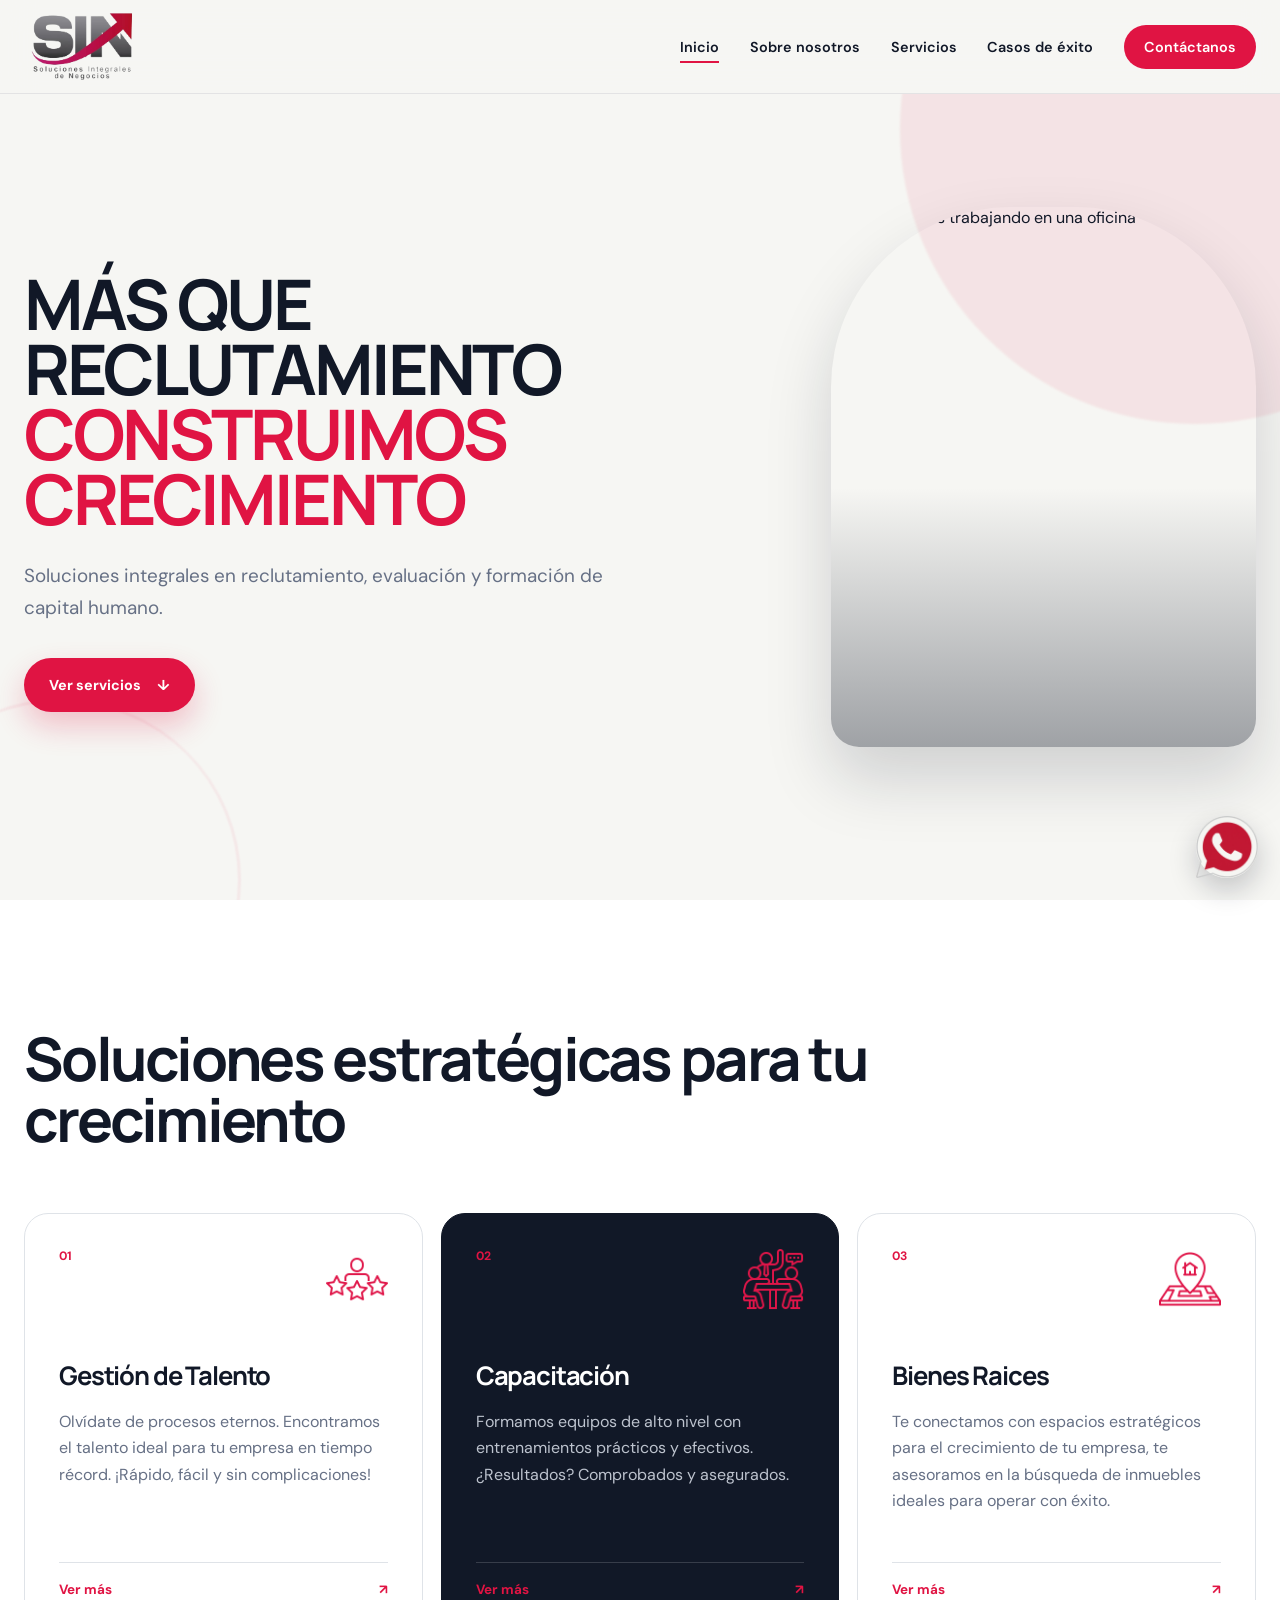
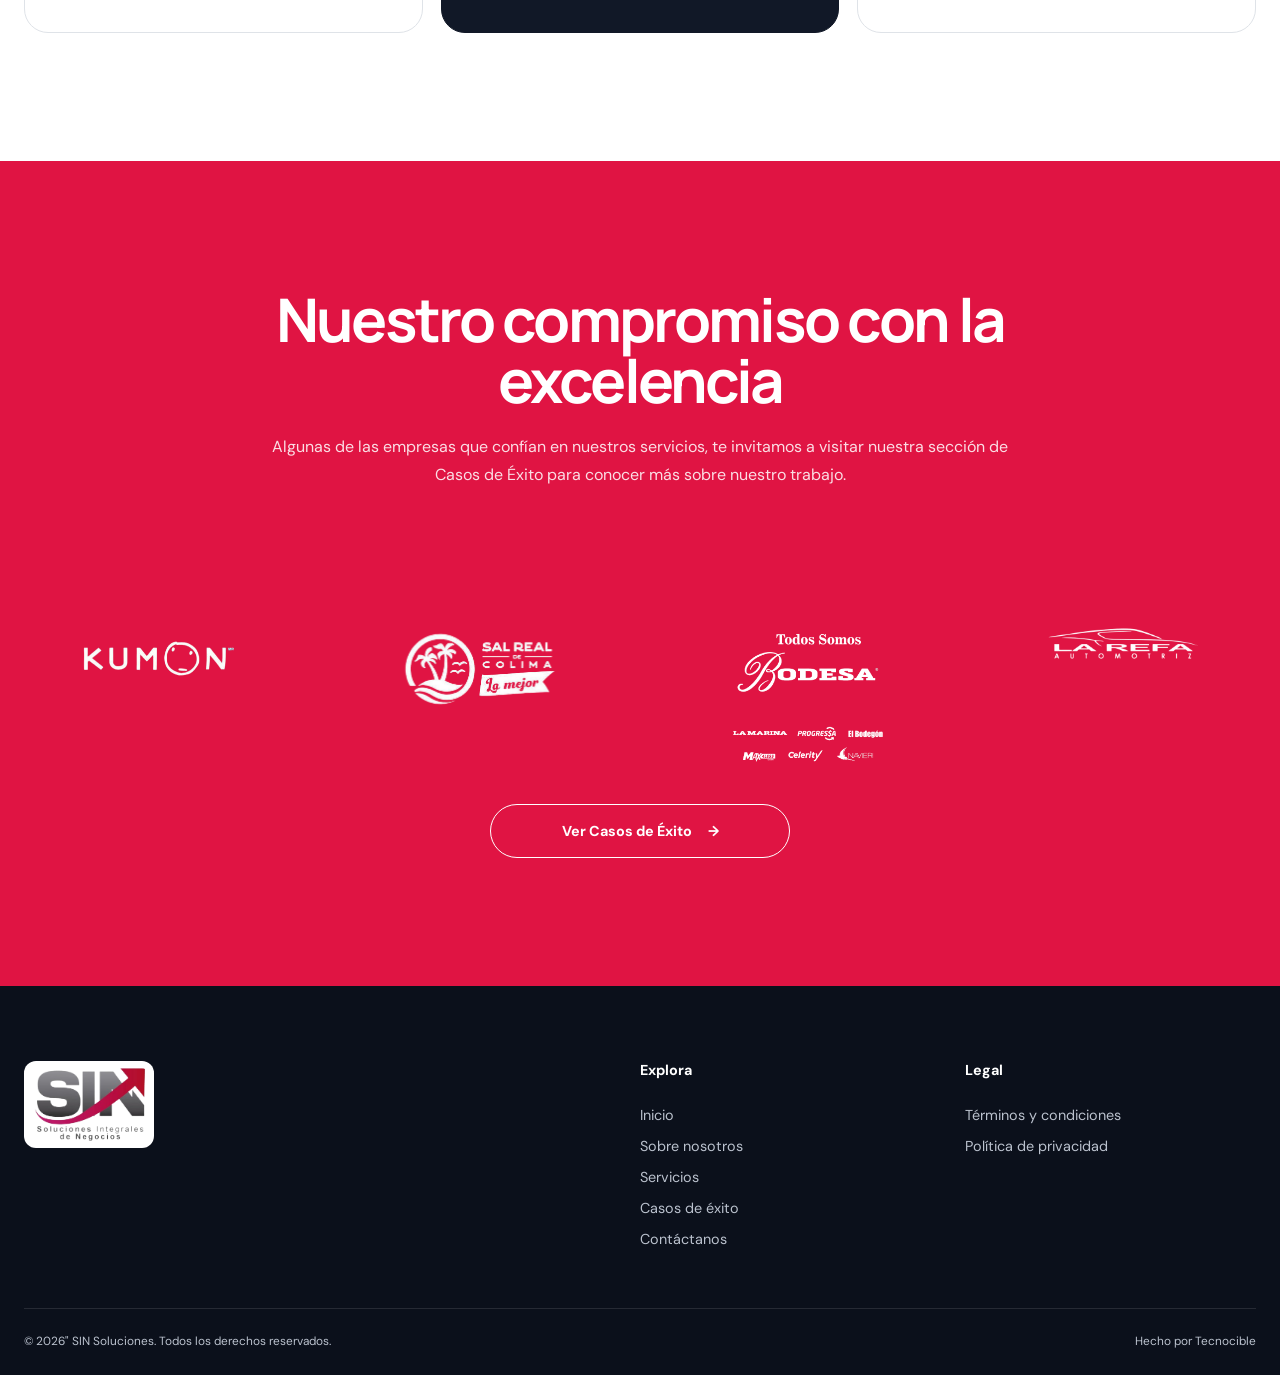
==== index.html @ bba71632 "Renombrar archivo principal a index.html" ====
<!doctype html>
<html lang="es">
  <head>
    <meta charset="UTF-8" />
    <meta name="viewport" content="width=device-width, initial-scale=1.0" />
    <meta name="description" content="SIN Soluciones Integrales de Negocios: reclutamiento, desarrollo de talento, capacitación y consultoría para empresas." />
    <meta name="theme-color" content="#e01443" />
    <title>Consultor SIN | Soluciones Integrales de Negocios</title>
    <link rel="preconnect" href="https://fonts.googleapis.com" />
    <link rel="preconnect" href="https://fonts.gstatic.com" crossorigin />
    <link href="https://fonts.googleapis.com/css2?family=DM+Sans:wght@400;500;600;700&family=Manrope:wght@600;700;800&display=swap" rel="stylesheet" />
    <link rel="stylesheet" href="styles.css" />
  </head>
  <body>
    <a class="skip-link" href="#contenido">Saltar al contenido</a>
    <header class="site-header" data-header>
      <div class="shell header-inner">
        <a class="brand" href="#inicio" aria-label="SIN Soluciones, inicio">
          <img src="logo.png" alt="SIN Soluciones Integrales de Negocios" />
        </a>
        <button class="menu-toggle" type="button" aria-expanded="false" aria-controls="main-nav" data-menu-toggle>
          <span></span><span></span><span></span><span class="sr-only">Abrir menú</span>
        </button>
        <nav class="main-nav" id="main-nav" aria-label="Navegación principal" data-nav>
          <a class="is-current" href="#inicio">Inicio</a>
          <a href="sobrenosotros.html">Sobre nosotros</a>
          <a href="servicios.html">Servicios</a>
          <a href="casos-de-exito.html">Casos de éxito</a>
          <a class="nav-cta" href="contactanos.html">Contáctanos</a>
        </nav>
      </div>
    </header>

    <main id="contenido">
      <section class="hero" id="inicio">
        <div class="hero-orb hero-orb--one"></div>
        <div class="hero-orb hero-orb--two"></div>
        <div class="shell hero-grid">
          <div class="hero-copy" data-reveal>
            <h1>MÁS QUE RECLUTAMIENTO <em>CONSTRUIMOS CRECIMIENTO</em></h1>
            <p class="hero-lead">Soluciones integrales en reclutamiento, evaluación y formación de capital humano.</p>
            <div class="hero-actions">
              <a class="button button--primary" href="#servicios">Ver servicios <span aria-hidden="true">↓</span></a>
            </div>
          </div>
          <div class="hero-visual" data-reveal>
            <div class="hero-image"><img src="A.jpg" alt="Profesionales trabajando en una oficina" /></div>
          </div>
        </div>
      </section>

      <section class="section services" id="servicios">
        <div class="shell">
          <div class="section-intro section-intro--single" data-reveal>
            <div>
              <h2>Soluciones estratégicas para tu crecimiento</h2>
            </div>
          </div>
          <div class="services-grid">
            <article class="service-card" data-reveal>
              <div class="service-top"><span>01</span><img src="talento.png" alt="" aria-hidden="true" /></div>
              <h3>Gestión de Talento</h3>
              <p>Olvídate de procesos eternos. Encontramos el talento ideal para tu empresa en tiempo récord. ¡Rápido, fácil y sin complicaciones!</p>
              <a href="servicios.html#reclutamiento">Ver más <span aria-hidden="true">↗</span></a>
            </article>
            <article class="service-card service-card--featured" data-reveal>
              <div class="service-top"><span>02</span><img src="capacitacion.png" alt="" aria-hidden="true" /></div>
              <h3>Capacitación</h3>
              <p>Formamos equipos de alto nivel con entrenamientos prácticos y efectivos. ¿Resultados? Comprobados y asegurados.</p>
              <a href="servicios.html#capacitacion">Ver más <span aria-hidden="true">↗</span></a>
            </article>
            <article class="service-card" data-reveal>
              <div class="service-top"><span>03</span><img src="ubicacion.png" alt="" aria-hidden="true" /></div>
              <h3>Bienes Raices</h3>
              <p>Te conectamos con espacios estratégicos para el crecimiento de tu empresa, te asesoramos en la búsqueda de inmuebles ideales para operar con éxito.</p>
              <a href="servicios.html">Ver más <span aria-hidden="true">↗</span></a>
            </article>
          </div>
        </div>
      </section>

      <section class="section clients" id="casos">
        <div class="shell">
          <div class="clients-heading" data-reveal>
            <div>
              <h2>Nuestro compromiso con la excelencia</h2>
              <p class="clients-copy">Algunas de las empresas que confían en nuestros servicios, te invitamos a visitar nuestra sección de Casos de Éxito para conocer más sobre nuestro trabajo.</p>
            </div>
          </div>
          <div class="logo-grid" data-reveal>
            <div><img src="kumon.png" alt="Kumon" /></div>
            <div><img src="sal.png" alt="Sal Real de Colima" /></div>
            <div><img src="rodesa.png" alt="Rodesa" /></div>
            <div><img src="la refa.png" alt="La Refa Automotriz" /></div>
          </div>
          <div class="clients-action" data-reveal>
            <a class="button button--outline" href="casos-de-exito.html">Ver Casos de Éxito <span aria-hidden="true">→</span></a>
          </div>
        </div>
      </section>

    </main>

    <footer class="site-footer">
      <div class="shell footer-grid">
        <div class="footer-brand"><img src="logo.png" alt="SIN Soluciones" /></div>
        <div><p class="footer-title">Explora</p><a href="#inicio">Inicio</a><a href="sobrenosotros.html">Sobre nosotros</a><a href="servicios.html">Servicios</a><a href="casos-de-exito.html">Casos de éxito</a><a href="contactanos.html">Contáctanos</a></div>
        <div><p class="footer-title">Legal</p><a href="terminos-y-condiciones.html">Términos y condiciones</a><a href="politica-de-privacidad.html">Política de privacidad</a></div>
      </div>
      <div class="shell footer-bottom"><p>© 2026" SIN Soluciones. Todos los derechos reservados.</p><p><a href="https://www.tecnocible.com/" target="_blank" rel="noopener noreferrer">Hecho por Tecnocible</a></p></div>
    </footer>
    <a class="whatsapp" href="https://wa.me/523121807074?text=Hola%2C%20quiero%20información%20sobre%20sus%20servicios." target="_blank" rel="noopener noreferrer" aria-label="¡Mándanos un mensaje!"><img src="whatsapp 2.png" alt="" aria-hidden="true" /></a>
    <script src="site.js"></script>
  </body>
</html>
---- styles.css ----
:root {
  --red: #e01443;
  --red-dark: #bd0f36;
  --ink: #111827;
  --ink-soft: #253044;
  --muted: #667085;
  --line: #dfe3e8;
  --paper: #f6f6f3;
  --white: #ffffff;
  --max: 1240px;
  --radius: 24px;
}

* { box-sizing: border-box; }
html { scroll-behavior: smooth; scroll-padding-top: 96px; }
body { margin: 0; overflow-x: hidden; color: var(--ink); background: var(--paper); font-family: "DM Sans", Arial, sans-serif; }
body.menu-open { overflow: hidden; }
img { display: block; max-width: 100%; }
a { color: inherit; text-decoration: none; }
button { font: inherit; }
h1, h2, h3, p { margin-top: 0; }
h1, h2, h3 { font-family: "Manrope", Arial, sans-serif; letter-spacing: -.045em; }
.shell { width: min(var(--max), calc(100% - 48px)); margin-inline: auto; }
.sr-only { position: absolute; width: 1px; height: 1px; padding: 0; overflow: hidden; clip: rect(0,0,0,0); white-space: nowrap; border: 0; }
.skip-link { position: fixed; top: 12px; left: 12px; z-index: 999; padding: 10px 16px; color: var(--white); background: var(--ink); transform: translateY(-160%); }
.skip-link:focus { transform: none; }

.site-header { position: relative; z-index: 50; height: 94px; background: rgba(246,246,243,.92); border-bottom: 1px solid rgba(17,24,39,.08); backdrop-filter: blur(16px); }
.site-header.is-scrolled { position: sticky; top: 0; box-shadow: 0 8px 35px rgba(17,24,39,.08); }
.header-inner { height: 100%; display: flex; align-items: center; justify-content: space-between; gap: 40px; }
.brand img { width: 114px; height: 67px; object-fit: contain; }
.main-nav { display: flex; align-items: center; gap: clamp(19px, 2.4vw, 36px); font-size: .9rem; font-weight: 600; }
.main-nav > a:not(.nav-cta) { position: relative; padding-block: 12px; }
.main-nav > a:not(.nav-cta)::after { position: absolute; right: 0; bottom: 5px; left: 0; height: 2px; content: ""; background: var(--red); transform: scaleX(0); transform-origin: right; transition: transform .25s ease; }
.main-nav > a:hover::after, .main-nav > a.is-current::after { transform: scaleX(1); transform-origin: left; }
.nav-cta { padding: 13px 20px; color: var(--white); background: var(--red); border-radius: 999px; transition: transform .2s, background .2s; }
.nav-cta:hover { background: var(--red-dark); transform: translateY(-2px); }
.menu-toggle { display: none; width: 46px; height: 46px; padding: 12px; border: 0; background: var(--ink); border-radius: 50%; cursor: pointer; }
.menu-toggle > span:not(.sr-only) { display: block; height: 2px; margin: 4px 0; background: var(--white); transition: transform .25s, opacity .25s; }

.eyebrow { display: flex; gap: 10px; align-items: center; margin-bottom: 18px; color: var(--red); font-size: .76rem; font-weight: 700; letter-spacing: .15em; text-transform: uppercase; }
.eyebrow > span { width: 28px; height: 2px; background: currentColor; }
.eyebrow--light { color: #ffb8c8; }
.button { display: inline-flex; gap: 16px; align-items: center; justify-content: center; min-height: 54px; padding: 0 24px; border: 1px solid transparent; border-radius: 999px; font-size: .9rem; font-weight: 700; transition: transform .22s, background .22s, color .22s, border-color .22s; }
.button:hover { transform: translateY(-3px); }
.button--primary { color: var(--white); background: var(--red); box-shadow: 0 14px 30px rgba(224,20,67,.24); }
.button--primary:hover { background: var(--red-dark); }
.button--text { min-height: 40px; padding: 0; border-radius: 0; border-bottom: 1px solid var(--ink); }
.button--outline { border-color: var(--ink); }
.button--outline:hover { color: var(--white); background: var(--ink); }
.button--white { color: var(--red); background: var(--white); }

.hero { position: relative; min-height: calc(100vh - 94px); display: flex; align-items: center; overflow: hidden; padding: 70px 0 80px; }
.hero-grid { display: grid; grid-template-columns: minmax(0, 1.12fr) minmax(380px, .72fr); gap: clamp(34px, 4.5vw, 70px); align-items: center; }
.hero-copy { min-width: 0; }
.hero-copy h1 { max-width: 680px; margin-bottom: 28px; font-size: clamp(3.15rem, 5.45vw, 5.8rem); line-height: .93; }
h1 em, h2 em { color: var(--red); font-style: normal; }
.hero-copy h1 em { display: block; }
.hero-visual { min-width: 0; }
.hero-lead { max-width: 600px; margin-bottom: 34px; color: var(--muted); font-size: clamp(1rem, 1.6vw, 1.18rem); line-height: 1.7; }
.hero-actions { display: flex; flex-wrap: wrap; gap: 28px; align-items: center; }
.hero-proof { display: grid; grid-template-columns: repeat(3, 1fr); gap: 20px; max-width: 610px; margin-top: 65px; padding-top: 23px; border-top: 1px solid var(--line); }
.hero-proof div { display: flex; gap: 9px; align-items: baseline; }
.hero-proof strong { color: var(--red); font-size: .72rem; }
.hero-proof span { color: var(--muted); font-size: .78rem; }
.hero-visual { position: relative; min-height: 570px; }
.hero-image { position: absolute; inset: 0 0 30px 35px; overflow: hidden; border-radius: 180px 180px 28px 28px; box-shadow: 0 32px 65px rgba(17,24,39,.17); }
.hero-image::after { position: absolute; inset: 0; content: ""; background: linear-gradient(180deg, transparent 52%, rgba(17,24,39,.38)); }
.hero-image img { width: 100%; height: 100%; object-fit: cover; }
.hero-tag { position: absolute; right: -22px; bottom: 0; z-index: 2; padding: 15px 20px; color: var(--white); background: var(--ink); border-radius: 999px; font-size: .78rem; box-shadow: 0 16px 35px rgba(17,24,39,.2); }
.pulse { display: inline-block; width: 7px; height: 7px; margin-right: 8px; background: var(--red); border-radius: 50%; box-shadow: 0 0 0 6px rgba(224,20,67,.18); }
.hero-stamp { position: absolute; top: 45px; left: 0; z-index: 2; width: 122px; height: 122px; display: grid; place-content: center; color: var(--white); background: var(--red); border: 8px solid var(--paper); border-radius: 50%; text-align: center; }
.hero-stamp span { font-family: "Manrope"; font-size: 1.3rem; font-weight: 800; }
.hero-stamp small { font-size: .58rem; line-height: 1.25; text-transform: uppercase; letter-spacing: .08em; }
.hero-orb { position: absolute; z-index: -1; border-radius: 50%; filter: blur(1px); }
.hero-orb--one { top: -260px; right: -210px; width: 590px; height: 590px; background: rgba(224,20,67,.08); }
.hero-orb--two { bottom: -160px; left: -120px; width: 360px; height: 360px; border: 1px solid rgba(224,20,67,.18); }

.trust-bar { color: var(--white); background: var(--ink); }
.trust-inner { min-height: 92px; display: flex; align-items: center; justify-content: space-between; gap: 24px; }
.trust-inner p { margin: 0; font-size: .74rem; font-weight: 600; letter-spacing: .11em; text-transform: uppercase; }
.trust-inner > span { width: 5px; height: 5px; flex: 0 0 auto; background: var(--red); border-radius: 50%; }
.section { padding: clamp(90px, 10vw, 145px) 0; }
.section-intro { display: grid; grid-template-columns: 1.1fr .65fr; gap: clamp(45px, 9vw, 130px); align-items: end; margin-bottom: 62px; }
.section-intro--single { display: block; max-width: 860px; }
.section-intro h2, .clients-heading h2, .story h2, .difference h2 { margin-bottom: 0; font-size: clamp(2.5rem, 4.7vw, 4.8rem); line-height: 1.02; }
.section-intro > p { margin-bottom: 5px; color: var(--muted); font-size: 1.04rem; line-height: 1.7; }
.services { background: var(--white); }
.services-grid { display: grid; grid-template-columns: repeat(3, 1fr); gap: 18px; }
.service-card { min-height: 420px; display: flex; flex-direction: column; padding: 34px; border: 1px solid var(--line); border-radius: var(--radius); background: var(--white); transition: transform .3s, border-color .3s, box-shadow .3s; }
.service-card:hover { transform: translateY(-9px); border-color: transparent; box-shadow: 0 28px 65px rgba(17,24,39,.12); }
.service-card--featured { color: var(--white); background: var(--ink); border-color: var(--ink); }
.service-top { display: flex; align-items: flex-start; justify-content: space-between; margin-bottom: 48px; }
.service-top > span { color: var(--red); font-size: .76rem; font-weight: 700; }
.service-top img { width: 62px; height: 62px; object-fit: contain; filter: brightness(0) saturate(100%) invert(14%) sepia(97%) saturate(4328%) hue-rotate(337deg) brightness(91%) contrast(92%); }
.service-card h3 { margin-bottom: 16px; font-size: 1.6rem; }
.service-card p { flex: 1; margin-bottom: 32px; color: var(--muted); line-height: 1.65; }
.service-card--featured p { color: #bdc3ce; }
.service-card > a { display: flex; align-items: center; justify-content: space-between; padding-top: 18px; color: var(--red); border-top: 1px solid var(--line); font-size: .84rem; font-weight: 700; }
.service-card--featured > a { border-color: rgba(255,255,255,.16); }

.approach { padding: clamp(90px, 11vw, 160px) 0; color: var(--white); background: var(--ink); }
.approach-grid { display: grid; grid-template-columns: .86fr 1fr; gap: clamp(55px, 9vw, 130px); align-items: center; }
.approach-image { position: relative; min-height: 670px; }
.approach-image > img { position: absolute; inset: 0 40px 70px 0; width: calc(100% - 40px); height: calc(100% - 70px); object-fit: cover; border-radius: 28px; }
.image-caption { position: absolute; right: 0; bottom: 0; width: 265px; padding: 24px; background: var(--red); border-radius: 18px; }
.image-caption strong, .image-caption span { display: block; }
.image-caption strong { margin-bottom: 7px; font-size: .95rem; }
.image-caption span { color: #ffd5df; font-size: .76rem; line-height: 1.45; }
.approach-copy h2 { margin-bottom: 28px; font-size: clamp(2.5rem, 4.4vw, 4.7rem); line-height: 1; }
.approach-copy > p:not(.eyebrow) { max-width: 600px; margin-bottom: 42px; color: #adb5c3; line-height: 1.7; }
.process-list { margin: 0; padding: 0; list-style: none; }
.process-list li { display: grid; grid-template-columns: 42px 1fr; gap: 18px; padding: 23px 0; border-top: 1px solid rgba(255,255,255,.13); }
.process-list li > span { color: var(--red); font-size: .72rem; font-weight: 700; }
.process-list strong { display: block; margin-bottom: 4px; }
.process-list p { margin: 0; color: #8f99aa; font-size: .88rem; }

.clients { color: var(--white); background: var(--red); }
.clients-heading { max-width: 900px; margin: 0 auto 48px; text-align: center; }
.clients-heading .eyebrow { grid-column: 1 / -1; margin-bottom: -10px; }
.clients-copy { max-width: 780px; margin: 22px auto 0; color: rgba(255,255,255,.86); font-size: 1rem; line-height: 1.7; }
.logo-grid { display: grid; grid-template-columns: repeat(4, minmax(0, 1fr)); gap: clamp(24px, 4vw, 60px); align-items: center; }
.logo-grid > div { height: 220px; display: grid; place-items: center; padding: 22px; }
.logo-grid img { width: auto; max-width: none; object-fit: contain; opacity: 1; transition: transform .25s ease; }
.logo-grid > div:nth-child(1) img { height: 133px; }
.logo-grid > div:nth-child(2) img { height: 222px; }
.logo-grid > div:nth-child(3) img { height: 240px; }
.logo-grid > div:nth-child(4) img { height: 174px; }
.logo-grid > div:hover img { transform: scale(1.05); }
.clients-action { position: relative; z-index: 2; display: flex; justify-content: center; margin-top: 48px; }
.clients .button--outline { min-width: 300px; color: var(--white); border-color: var(--white); }
.clients .button--outline:hover { color: var(--red); background: var(--white); }
.contact-cta { padding: clamp(75px, 9vw, 120px) 0; color: var(--white); background: var(--red); }
.contact-inner { display: grid; grid-template-columns: 1fr auto; gap: 50px; align-items: end; }
.contact-inner--single { display: flex; justify-content: flex-end; }
.contact-inner h2 { max-width: 850px; margin: 0; font-size: clamp(2.5rem, 5vw, 5.2rem); line-height: 1; }
.contact-copy p { max-width: 660px; margin: 22px 0 0; color: rgba(255,255,255,.86); font-size: 1.05rem; line-height: 1.65; }
.site-footer { padding: 75px 0 26px; color: #bbc2ce; background: #0b101b; }
.footer-grid { display: grid; grid-template-columns: 1.5fr .7fr .8fr; gap: 70px; padding-bottom: 60px; }
.footer-brand img { width: 130px; margin-bottom: 22px; padding: 7px; background: var(--white); border-radius: 12px; }
.footer-brand p { max-width: 320px; line-height: 1.6; }
.footer-title { color: var(--white); font-weight: 700; }
.footer-grid > div:not(.footer-brand) { display: flex; flex-direction: column; gap: 13px; font-size: .9rem; }
.footer-grid a:hover, .footer-bottom a:hover { color: var(--red); }
.footer-bottom { display: flex; justify-content: space-between; gap: 25px; padding-top: 24px; border-top: 1px solid rgba(255,255,255,.11); font-size: .74rem; }
.footer-bottom p { margin: 0; }
.whatsapp { position: fixed; right: 22px; bottom: 22px; z-index: 40; width: 62px; height: 62px; display: grid; place-items: center; background: transparent; border: 0; border-radius: 50%; box-shadow: 0 12px 28px rgba(17,24,39,.22); transition: transform .22s ease, filter .22s ease; }
.whatsapp img { width: 100%; height: 100%; object-fit: contain; }
.whatsapp:hover { transform: translateY(-4px) scale(1.04); filter: drop-shadow(0 8px 16px rgba(224,20,67,.3)); }

.about-hero { padding: 85px 0 115px; overflow: hidden; }
.about-hero-grid { display: grid; grid-template-columns: 1.12fr .55fr; column-gap: 80px; align-items: end; }
.about-title h1 { max-width: 850px; margin-bottom: 0; font-size: clamp(3.5rem, 7vw, 7.4rem); line-height: .92; }
.about-lead { padding-bottom: 8px; }
.about-lead > p { color: var(--muted); font-size: 1.08rem; line-height: 1.7; }
.about-collage { position: relative; grid-column: 1 / -1; min-height: 650px; margin-top: 75px; }
.about-photo { position: absolute; margin: 0; overflow: hidden; border-radius: 26px; }
.about-photo img { width: 100%; height: 100%; object-fit: cover; }
.about-photo--wide { inset: 0 16% 40px 0; }
.about-photo--small { right: 0; bottom: 0; z-index: 2; width: 30%; height: 64%; border: 0; }
.about-collage--single .about-photo--small { inset: 0; width: 100%; height: 100%; }
.about-collage--single .about-photo--small img { object-fit: contain; background: var(--white); }
.about-note { position: absolute; top: -28px; right: 5%; z-index: 3; padding: 20px 24px; color: var(--white); background: var(--red); border-radius: 16px; transform: rotate(2deg); }
.about-note strong, .about-note span { display: block; }
.about-note span { margin-top: 4px; color: #ffd1dc; font-size: .74rem; }
.story { background: var(--white); }
.story-grid { display: grid; grid-template-columns: 1fr .8fr; gap: clamp(60px, 10vw, 150px); }
.story-heading { display: flex; flex-direction: column; }
.story-image { height: 410px; margin: 42px 0 0; overflow: hidden; border-radius: 24px; }
.story-image img { width: 100%; height: 100%; object-fit: cover; }
.story-image--logo { background: var(--white); }
.story-image--logo img { padding: 28px; object-fit: contain; }
.story-copy { padding-top: 40px; }
.story-copy p { color: var(--muted); line-height: 1.8; }
.story-copy .story-lead { color: var(--ink); font-size: 1.3rem; line-height: 1.55; }
.identity-section { padding: clamp(90px, 10vw, 145px) 0; color: var(--white); background: var(--ink); }
.section-intro--light h2 { color: var(--white); }
.section-intro--light > p { color: #aeb6c3; }
.identity-grid { display: grid; grid-template-columns: repeat(3, 1fr); gap: 18px; }
.identity-card { min-height: 380px; padding: 34px; border: 1px solid rgba(255,255,255,.14); border-radius: var(--radius); background: rgba(255,255,255,.035); }
.identity-card--red { background: var(--red); border-color: var(--red); }
.identity-number { display: block; margin-bottom: 35px; color: #8e98a7; font-size: .72rem; font-weight: 700; }
.identity-card--red .identity-number { color: #ffd1db; }
.identity-card img { width: 66px; height: 66px; margin-bottom: 32px; object-fit: contain; filter: brightness(0) invert(1); }
.identity-card h3 { margin-bottom: 14px; font-size: 1.65rem; }
.identity-card p { margin-bottom: 0; color: #aeb6c3; line-height: 1.65; }
.identity-card--red p { color: #ffe0e7; }
.difference { background: var(--paper); }
.difference-grid { display: grid; grid-template-columns: .82fr 1fr; gap: clamp(55px, 9vw, 130px); align-items: center; }
.difference-image { position: relative; height: 680px; }
.difference-image img { width: 100%; height: 100%; object-fit: cover; border-radius: 28px; }
.difference-image span { position: absolute; right: -25px; bottom: 35px; padding: 18px 22px; color: var(--white); background: var(--ink); border-radius: 999px; font-size: .76rem; }
.difference-copy h2 { margin-bottom: 42px; }
.difference-list > div { display: grid; grid-template-columns: 45px 1fr; gap: 20px; padding: 21px 0; border-top: 1px solid var(--line); }
.difference-list > div > span { color: var(--red); font-size: .72rem; font-weight: 700; }
.difference-list p { margin: 0; color: var(--muted); }
.difference-list strong { display: block; margin-bottom: 4px; color: var(--ink); }

.services-hero { position: relative; padding: 80px 0 110px; overflow: hidden; }
.services-hero::before { position: absolute; top: -220px; right: -170px; width: 540px; height: 540px; content: ""; background: rgba(224,20,67,.08); border-radius: 50%; }
.services-hero-grid { display: grid; grid-template-columns: 1fr .78fr; gap: clamp(55px, 9vw, 130px); align-items: center; }
.services-hero-copy h1 { max-width: 760px; margin-bottom: 28px; font-size: clamp(3.5rem, 6.5vw, 6.8rem); line-height: .92; }
.services-hero-copy > p:not(.eyebrow) { max-width: 620px; margin-bottom: 34px; color: var(--muted); font-size: 1.08rem; line-height: 1.75; }
.services-hero-visual { position: relative; height: 610px; }
.services-hero-visual > img { width: 100%; height: 100%; object-fit: cover; object-position: center; border-radius: 210px 210px 26px 26px; }
.services-hero-card { position: absolute; right: -20px; bottom: -25px; width: 245px; padding: 24px; color: var(--white); background: var(--ink); border: 7px solid var(--paper); border-radius: 20px; }
.services-hero-card span, .services-hero-card strong, .services-hero-card small { display: block; }
.services-hero-card span { margin-bottom: 8px; color: #aeb6c3; font-size: .7rem; text-transform: uppercase; letter-spacing: .1em; }
.services-hero-card strong { margin-bottom: 8px; font-family: "Manrope"; font-size: 1.15rem; }
.services-hero-card small { color: #aeb6c3; line-height: 1.4; }
.service-catalog { background: var(--white); }
.catalog-grid { display: grid; grid-template-columns: repeat(3, 1fr); gap: 18px; }
.catalog-card { position: relative; min-height: 410px; display: flex; flex-direction: column; padding: 32px; border: 1px solid var(--line); border-radius: var(--radius); transition: transform .3s, box-shadow .3s; }
.catalog-card:hover { transform: translateY(-8px); box-shadow: 0 26px 60px rgba(17,24,39,.12); }
.catalog-number { color: var(--red); font-size: .72rem; font-weight: 700; }
.catalog-card > img { width: 68px; height: 68px; margin: 42px 0 34px; object-fit: contain; filter: brightness(0) saturate(100%) invert(14%) sepia(97%) saturate(4328%) hue-rotate(337deg) brightness(91%) contrast(92%); }
.catalog-card > div { flex: 1; }
.catalog-card h3 { margin-bottom: 14px; font-size: 1.65rem; line-height: 1.1; }
.catalog-card p { margin-bottom: 0; color: var(--muted); line-height: 1.6; }
.catalog-card > b { position: absolute; right: 28px; bottom: 24px; color: var(--red); font-size: 1.3rem; }
.catalog-card--dark { color: var(--white); background: var(--ink); border-color: var(--ink); }
.catalog-card--dark p { color: #abb3c0; }
.catalog-card--red { color: var(--white); background: var(--red); border-color: var(--red); }
.catalog-card--red p { color: #ffd9e2; }
.catalog-card--red > img { filter: brightness(0) invert(1); }
.catalog-card--red .catalog-number, .catalog-card--red > b { color: #ffd2dd; }
.service-detail { padding: clamp(95px, 11vw, 160px) 0; background: var(--paper); }
.service-detail-grid { display: grid; grid-template-columns: .82fr 1fr; gap: clamp(60px, 10vw, 140px); align-items: center; }
.detail-media { position: relative; height: 680px; }
.detail-media img { width: 100%; height: 100%; object-fit: cover; border-radius: 28px; }
.detail-media--illustration { display: grid; place-items: center; background: transparent; border-radius: 28px; }
.detail-media--illustration img { width: min(100%, 580px); height: min(100%, 580px); padding: clamp(12px, 2.5vw, 32px); object-fit: contain; }
.detail-media--video { display: flex; align-items: center; justify-content: center; overflow: hidden; padding: 0; background: var(--paper); border: 0; border-radius: 28px; box-shadow: none; }
.detail-media--video video { width: calc(100% + 10px); height: 100%; display: block; object-fit: cover; object-position: 52% center; border-radius: 28px; background: var(--paper); transform: translateX(-5px); }
.detail-media > span { position: absolute; right: -25px; bottom: 38px; padding: 17px 21px; color: var(--white); background: var(--red); border-radius: 999px; font-size: .76rem; }
.detail-copy h2 { margin-bottom: 28px; font-size: clamp(2.5rem, 4.6vw, 4.7rem); line-height: 1; }
.detail-copy > p:not(.eyebrow) { color: var(--muted); line-height: 1.75; }
.detail-features { display: grid; grid-template-columns: repeat(2, 1fr); gap: 10px; margin: 34px 0; }
.detail-features span { padding: 13px 15px; border: 1px solid var(--line); border-radius: 10px; font-size: .78rem; font-weight: 600; }
.retainer-section { padding: clamp(85px, 9vw, 125px) 0; color: var(--white); background: var(--ink); }
.retainer-grid { display: grid; grid-template-columns: 1fr .7fr; gap: clamp(55px, 10vw, 150px); }
.retainer-grid h2 { max-width: 720px; margin-bottom: 0; font-size: clamp(2.6rem, 4.7vw, 4.8rem); line-height: 1; }
.retainer-grid > div:last-child > p { color: #adb5c3; line-height: 1.75; }
.retainer-benefit { margin-top: 34px; padding: 22px 0; border-top: 1px solid rgba(255,255,255,.15); border-bottom: 1px solid rgba(255,255,255,.15); }
.retainer-benefit strong, .retainer-benefit span { display: block; }
.retainer-benefit strong { margin-bottom: 7px; color: var(--red); font-size: .72rem; text-transform: uppercase; letter-spacing: .1em; }
.retainer-benefit span { color: #d7dbe2; line-height: 1.55; }
.screening-section { background: var(--white); }
.screening-heading { max-width: 820px; margin-bottom: 60px; }
.screening-heading h2 { margin-bottom: 22px; font-size: clamp(2.6rem, 4.8vw, 5rem); line-height: 1; }
.screening-heading > p:last-child { max-width: 660px; color: var(--muted); line-height: 1.7; }
.screening-steps { display: grid; grid-template-columns: repeat(4, 1fr); gap: 16px; }
.screening-card { min-height: 310px; padding: 26px; border-radius: 20px; transition: transform .25s ease, box-shadow .25s ease; }
.screening-card:hover { transform: translateY(-8px); box-shadow: 0 20px 38px rgba(17,24,39,.16); }
.screening-card span { display: block; margin-bottom: 22px; font-size: .72rem; font-weight: 800; letter-spacing: .1em; }
.screening-card img { width: 76px; height: 76px; margin-bottom: 35px; object-fit: contain; }
.screening-card h3 { margin: 0; font-size: 1.22rem; line-height: 1.2; }
.screening-card--ink { color: var(--white); background: var(--ink); }
.screening-card--ink span { color: #ff91ab; }
.screening-card--ink img, .screening-card--red img { filter: brightness(0) invert(1); }
.screening-card--red { color: var(--white); background: var(--red); }
.screening-card--red span { color: #ffd2dd; }
.screening-card--blush { background: #ffe4eb; }
.screening-card--blush span { color: var(--red); }
.screening-card--soft { background: #e9eef3; }
.screening-card--soft span { color: var(--red); }
.wellbeing-section { padding: clamp(95px, 11vw, 155px) 0; color: var(--white); background: var(--red); }
.wellbeing-grid { display: grid; grid-template-columns: 1fr .75fr; gap: clamp(60px, 9vw, 130px); align-items: center; }
.wellbeing-copy h2 { max-width: 760px; margin-bottom: 28px; font-size: clamp(2.6rem, 4.8vw, 5rem); line-height: 1; }
.wellbeing-copy > p:not(.eyebrow) { max-width: 680px; color: #ffe0e7; line-height: 1.75; }
.wellbeing-copy .button { margin-top: 18px; }
.wellbeing-visual { position: relative; height: 640px; }
.wellbeing-visual img, .wellbeing-visual video { width: 100%; height: 100%; object-fit: cover; border-radius: 28px; }
.wellbeing-visual video { display: block; background: transparent; mix-blend-mode: lighten; -webkit-mask-image: radial-gradient(ellipse 78% 78% at center, #000 66%, transparent 100%); mask-image: radial-gradient(ellipse 78% 78% at center, #000 66%, transparent 100%); }
.wellbeing-visual > div { position: absolute; right: -22px; bottom: 30px; display: flex; flex-direction: column; padding: 21px; color: var(--white); background: var(--ink); border-radius: 16px; }
.wellbeing-visual strong { margin-bottom: 7px; color: #ffb6c7; }
.wellbeing-visual span { font-size: .78rem; line-height: 1.5; }
.training-section { background: var(--paper); }
.training-grid { display: grid; grid-template-columns: .85fr 1fr; gap: clamp(60px, 10vw, 150px); align-items: center; }
.training-copy h2 { margin-bottom: 24px; font-size: clamp(2.6rem, 4.7vw, 4.8rem); line-height: 1; }
.training-copy > p:last-child { color: var(--muted); line-height: 1.7; }
.training-topics { border-top: 1px solid var(--line); }
.training-topics > div { display: grid; grid-template-columns: 50px 1fr; gap: 20px; padding: 25px 0; border-bottom: 1px solid var(--line); }
.training-topics span { color: var(--red); font-size: .72rem; font-weight: 700; }
.training-topics strong { font-family: "Manrope"; font-size: 1.4rem; }
.courses-grid { display: grid; grid-template-columns: .75fr 1fr; gap: clamp(50px, 9vw, 130px); margin-top: 95px; padding-top: 70px; border-top: 1px solid var(--line); }
.courses-grid h2 { margin-bottom: 18px; font-size: clamp(2.2rem, 3.8vw, 3.8rem); line-height: 1; }
.courses-grid > div > p:last-child { color: var(--muted); }
.courses-grid ul { margin: 0; padding: 0; list-style: none; border-top: 1px solid var(--line); }
.courses-grid li { position: relative; padding: 18px 15px 18px 34px; border-bottom: 1px solid var(--line); font-weight: 600; }
.courses-grid li::before { position: absolute; top: 25px; left: 5px; width: 8px; height: 8px; content: ""; background: var(--red); border-radius: 50%; }
.courses-note { grid-column: 2; margin: 0; padding: 18px 22px; color: var(--white); background: var(--ink); border-radius: 14px; }

.cases-hero { position: relative; min-height: 610px; display: flex; align-items: flex-end; overflow: hidden; padding: 100px 0 92px; color: var(--white); background: var(--ink); }
.cases-hero::before { position: absolute; top: -210px; right: -80px; width: 620px; height: 620px; content: ""; border: 1px solid rgba(255,255,255,.13); border-radius: 50%; }
.cases-hero::after { position: absolute; right: 15%; bottom: -190px; width: 380px; height: 380px; content: ""; background: var(--red); border-radius: 50%; }
.cases-hero-inner { position: relative; z-index: 2; }
.cases-hero h1 { max-width: 980px; margin-bottom: 24px; font-size: clamp(3.6rem, 7vw, 7.3rem); line-height: .92; }
.cases-hero h1 em { color: #ff7898; }
.cases-hero-inner > p:last-child { max-width: 650px; margin-bottom: 0; color: #b9c0cb; font-size: 1.08rem; line-height: 1.7; }
.cases-hero-mark { position: absolute; right: 3vw; bottom: -45px; z-index: 1; color: rgba(255,255,255,.045); font-family: "Manrope", Arial, sans-serif; font-size: clamp(12rem, 25vw, 28rem); font-weight: 800; line-height: .8; letter-spacing: -.1em; }
.cases-showcase { background: var(--paper); }
.cases-intro { max-width: 820px; margin-bottom: 62px; }
.cases-intro h2 { margin-bottom: 0; font-size: clamp(2.7rem, 5vw, 5rem); line-height: 1; }
.cases-grid { display: grid; grid-template-columns: repeat(4, minmax(0, 1fr)); gap: 16px; }
.case-card { position: relative; min-height: 245px; display: grid; place-items: center; overflow: hidden; padding: 42px 28px 30px; background: var(--white); border: 1px solid var(--line); border-radius: 22px; transition: transform .28s ease, border-color .28s ease, box-shadow .28s ease; }
.case-card:hover { transform: translateY(-7px); border-color: transparent; box-shadow: 0 24px 55px rgba(17,24,39,.11); }
.case-card > span { position: absolute; top: 20px; left: 22px; color: var(--red); font-size: .68rem; font-weight: 700; }
.case-card img { width: 100%; height: 135px; object-fit: contain; transition: transform .28s ease; }
.case-card:hover img { transform: scale(1.04); }
.cases-cta .contact-inner h2 { font-size: clamp(2.3rem, 4.3vw, 4.45rem); }

.contact-tech { position: relative; min-height: calc(100vh - 94px); display: flex; align-items: center; overflow: hidden; padding: 90px 0 100px; color: var(--white); background: var(--ink); }
.contact-grid-pattern { position: absolute; inset: 0; opacity: .13; background-image: linear-gradient(rgba(255,255,255,.16) 1px, transparent 1px), linear-gradient(90deg, rgba(255,255,255,.16) 1px, transparent 1px); background-size: 58px 58px; mask-image: linear-gradient(to right, #000, transparent 72%); }
.contact-tech::after { position: absolute; top: 12%; right: 7%; width: 420px; height: 420px; content: ""; background: rgba(224,20,67,.22); border-radius: 50%; filter: blur(110px); }
.contact-tech-grid { position: relative; z-index: 3; display: grid; grid-template-columns: .83fr 1.08fr; gap: clamp(55px, 8vw, 115px); align-items: center; }
.contact-tech-copy h1 { max-width: 680px; margin-bottom: 28px; font-size: clamp(3.5rem, 6.4vw, 6.6rem); line-height: .92; }
.contact-tech-copy h1 em { color: #ff6e91; }
.contact-tech-lead { max-width: 560px; color: #b4bdca; font-size: 1.08rem; line-height: 1.75; }
.contact-signal { display: grid; grid-template-columns: 12px auto; column-gap: 12px; margin-top: 42px; padding-top: 24px; border-top: 1px solid rgba(255,255,255,.14); }
.contact-signal > span { width: 9px; height: 9px; margin-top: 5px; background: var(--red); border-radius: 50%; box-shadow: 0 0 0 7px rgba(224,20,67,.15), 0 0 24px var(--red); }
.contact-signal strong, .contact-signal small { grid-column: 2; }
.contact-signal strong { font-family: "Manrope"; }
.contact-signal small { margin-top: 3px; color: #8691a1; }
.contact-console { position: relative; overflow: hidden; padding: 0 30px 32px; background: rgba(15,23,38,.86); border: 1px solid rgba(255,255,255,.14); border-radius: 24px; box-shadow: 0 35px 90px rgba(0,0,0,.38), inset 0 1px rgba(255,255,255,.06); backdrop-filter: blur(18px); }
.contact-console::before { position: absolute; inset: 0; content: ""; pointer-events: none; background: linear-gradient(135deg, rgba(224,20,67,.12), transparent 38%); }
.console-top { position: relative; z-index: 1; height: 64px; display: flex; align-items: center; gap: 7px; border-bottom: 1px solid rgba(255,255,255,.1); }
.console-top > span { width: 8px; height: 8px; background: #596273; border-radius: 50%; }
.console-top > span:first-child { background: var(--red); box-shadow: 0 0 14px rgba(224,20,67,.7); }
.console-top p { margin: 0 0 0 auto; color: #778295; font-family: monospace; font-size: .7rem; letter-spacing: .08em; }
.tech-form { position: relative; z-index: 1; padding-top: 28px; }
.form-row { display: grid; grid-template-columns: repeat(2, minmax(0, 1fr)); gap: 16px; }
.tech-form label { display: block; margin-bottom: 18px; }
.tech-form label > span { display: block; margin-bottom: 9px; color: #aeb7c5; font-size: .72rem; font-weight: 700; letter-spacing: .08em; text-transform: uppercase; }
.tech-form input, .tech-form textarea { width: 100%; color: var(--white); background: rgba(255,255,255,.045); border: 1px solid rgba(255,255,255,.13); border-radius: 11px; outline: 0; font: inherit; transition: border-color .2s, box-shadow .2s, background .2s; }
.tech-form input { height: 52px; padding: 0 15px; }
.tech-form textarea { min-height: 128px; padding: 14px 15px; resize: vertical; }
.tech-form input::placeholder, .tech-form textarea::placeholder { color: #687386; }
.tech-form input:focus, .tech-form textarea:focus { background: rgba(255,255,255,.07); border-color: var(--red); box-shadow: 0 0 0 3px rgba(224,20,67,.15), 0 0 20px rgba(224,20,67,.1); }
.form-submit { display: flex; gap: 22px; align-items: center; justify-content: space-between; }
.form-status { max-width: 300px; margin: 0; color: #778295; font-size: .72rem; line-height: 1.5; }
.contact-orbit { position: absolute; z-index: 1; border: 1px solid rgba(224,20,67,.3); border-radius: 50%; }
.contact-orbit i { position: absolute; width: 8px; height: 8px; background: var(--red); border: 2px solid var(--ink); border-radius: 50%; box-shadow: 0 0 16px var(--red); }
.contact-orbit--one { top: -190px; left: -190px; width: 520px; height: 520px; animation: contact-spin 28s linear infinite; }
.contact-orbit--one i:nth-child(1) { top: 49%; right: -5px; }
.contact-orbit--one i:nth-child(2) { right: 29%; bottom: 5%; }
.contact-orbit--one i:nth-child(3) { top: 13%; left: 19%; }
.contact-orbit--two { right: -90px; bottom: -120px; width: 300px; height: 300px; animation: contact-spin 18s linear reverse infinite; }
.contact-orbit--two i { top: 5%; left: 28%; }
@keyframes contact-spin { to { transform: rotate(360deg); } }
.contact-channels { position: relative; background: var(--paper); }
.channels-heading { max-width: 850px; margin-bottom: 60px; }
.channels-heading h2 { margin-bottom: 0; font-size: clamp(2.8rem, 5vw, 5.1rem); line-height: 1; }
.channels-grid { display: grid; grid-template-columns: repeat(3, minmax(0, 1fr)); gap: 16px; }
.channel-card { position: relative; min-height: 300px; display: flex; flex-direction: column; padding: 30px; overflow: hidden; background: var(--white); border: 1px solid var(--line); border-radius: 22px; transition: transform .25s, box-shadow .25s; }
.channel-card:hover { transform: translateY(-8px); box-shadow: 0 25px 60px rgba(17,24,39,.12); }
.channel-number { color: var(--red); font-size: .7rem; font-weight: 700; }
.channel-icon { width: 72px; height: 72px; display: grid; place-items: center; margin-top: 36px; background: var(--ink); border-radius: 18px; }
.channel-icon img { width: 42px; height: 42px; object-fit: contain; filter: brightness(0) invert(1); transition: transform .25s ease; }
.channel-card:hover .channel-icon img { transform: scale(1.08); }
.channel-card > div { margin-top: auto; }
.channel-card small, .channel-card strong { display: block; }
.channel-card small { margin-bottom: 7px; color: var(--muted); }
.channel-card strong { overflow-wrap: anywhere; font-family: "Manrope"; font-size: 1.05rem; }
.channel-card > i { position: absolute; right: 28px; bottom: 27px; color: var(--red); font-style: normal; }
.channel-card--red { color: var(--white); background: var(--red); border-color: var(--red); }
.channel-card--red .channel-number, .channel-card--red small, .channel-card--red > i { color: #ffd5df; }
.channel-card--red .channel-icon { background: var(--white); }
.channel-card--red .channel-icon img { filter: brightness(0) saturate(100%) invert(12%) sepia(99%) saturate(4718%) hue-rotate(338deg) brightness(91%) contrast(91%); }
.social-line { display: flex; justify-content: space-between; gap: 25px; margin-top: 34px; padding: 24px 0; border-top: 1px solid var(--line); border-bottom: 1px solid var(--line); }
.social-line p { margin: 0; color: var(--muted); }
.social-line a { color: var(--red); font-weight: 700; }

[data-reveal] { opacity: 0; transform: translateY(24px); transition: opacity .65s ease, transform .65s ease; }
[data-reveal].is-visible { opacity: 1; transform: none; }
@media (prefers-reduced-motion: reduce) { html { scroll-behavior: auto; } [data-reveal] { opacity: 1; transform: none; transition: none; } }

@media (max-width: 960px) {
  .site-header { height: 80px; }
  .brand img { width: 95px; height: 58px; }
  .menu-toggle { display: block; position: absolute; top: 17px; right: 17px; z-index: 10; }
  .menu-toggle[aria-expanded="true"] > span:nth-child(1) { transform: translateY(6px) rotate(45deg); }
  .menu-toggle[aria-expanded="true"] > span:nth-child(2) { opacity: 0; }
  .menu-toggle[aria-expanded="true"] > span:nth-child(3) { transform: translateY(-6px) rotate(-45deg); }
  .main-nav { position: absolute; top: 0; right: 0; z-index: 5; width: 100vw; min-height: 100vh; display: flex; flex-direction: column; align-items: flex-start; justify-content: center; padding: 95px 10vw; color: var(--white); background: var(--ink); font-size: clamp(1.5rem, 5vw, 2.5rem); opacity: 0; visibility: hidden; pointer-events: none; transition: opacity .28s ease, visibility .28s ease; }
  .main-nav.is-open { opacity: 1; visibility: visible; pointer-events: auto; }
  .nav-cta { margin-top: 15px; font-size: 1rem; }
  .hero { min-height: auto; }
  .hero-grid, .approach-grid, .difference-grid { grid-template-columns: 1fr; }
  .hero-grid { gap: 65px; }
  .hero-copy h1 { font-size: clamp(3.3rem, 10vw, 6rem); }
  .hero-visual { min-height: 600px; }
  .hero-image { left: 60px; }
  .services-grid, .identity-grid { grid-template-columns: 1fr; }
  .service-card { min-height: 350px; }
  .approach-image { min-height: 600px; }
  .approach-copy { max-width: 720px; }
  .about-hero-grid { grid-template-columns: 1fr; }
  .about-lead { max-width: 600px; margin-top: 35px; }
  .story-grid { grid-template-columns: 1fr; gap: 20px; }
  .story-image { height: 460px; }
  .story-copy { max-width: 720px; padding-top: 0; }
  .difference-image { height: 600px; }
  .difference-image img { object-position: center 30%; }
  .services-hero-grid, .service-detail-grid, .retainer-grid, .wellbeing-grid, .training-grid, .contact-tech-grid { grid-template-columns: 1fr; }
  .courses-grid { grid-template-columns: 1fr; }
  .courses-note { grid-column: auto; }
  .services-hero-visual { height: 600px; max-width: 620px; }
  .catalog-grid { grid-template-columns: 1fr; }
  .catalog-card { min-height: 340px; }
  .detail-media { height: 590px; }
  .screening-steps { grid-template-columns: repeat(2, 1fr); }
  .screening-steps article:nth-child(2) { border-right: 0; }`r`n  .screening-card { border: 0; }
  .screening-steps article:nth-child(-n+2) { border-bottom: 1px solid var(--line); }
  .wellbeing-visual { height: 590px; }
  .cases-grid { grid-template-columns: repeat(2, minmax(0, 1fr)); }
  .contact-tech { min-height: auto; }
  .contact-tech-copy { max-width: 760px; }
  .contact-console { max-width: 760px; }
  .channels-grid { grid-template-columns: 1fr; }
  .channel-card { min-height: 240px; }
}

@media (max-width: 700px) {
  .shell { width: min(100% - 34px, var(--max)); }
  .hero { padding-top: 55px; }
  .hero-copy h1 { font-size: clamp(3rem, 14vw, 4.8rem); }
  .hero-actions { align-items: flex-start; flex-direction: column; gap: 18px; }
  .hero-proof { grid-template-columns: 1fr; gap: 10px; margin-top: 45px; }
  .hero-visual { min-height: 490px; }
  .hero-image { inset: 0 0 25px 20px; border-radius: 120px 120px 22px 22px; }
  .hero-stamp { top: 28px; width: 96px; height: 96px; border-width: 6px; }
  .hero-tag { right: 0; }
  .trust-inner { flex-direction: column; justify-content: center; padding: 28px 0; text-align: center; }
  .section-intro { grid-template-columns: 1fr; gap: 20px; }
  .section-intro h2, .clients-heading h2, .story h2, .difference h2 { font-size: clamp(2.35rem, 11vw, 3.6rem); }
  .service-card { padding: 28px; }
  .approach-image { min-height: 510px; }
  .approach-image > img { inset-right: 20px; width: calc(100% - 20px); }
  .image-caption { width: 235px; }
  .clients-heading, .contact-inner { grid-template-columns: 1fr; align-items: start; }
  .logo-grid { grid-template-columns: repeat(2, minmax(0, 1fr)); gap: 12px; }
  .logo-grid > div { height: 125px; padding: 6px; }
  .logo-grid > div:nth-child(1) img { height: 84px; }
  .logo-grid > div:nth-child(2) img { height: 141px; }
  .logo-grid > div:nth-child(3) img { height: 148px; }
  .logo-grid > div:nth-child(4) img { height: 110px; }
  .clients .button--outline { min-width: min(300px, 100%); }
  .contact-inner h2 { font-size: clamp(2.4rem, 12vw, 4rem); }
  .footer-grid { grid-template-columns: 1fr; gap: 38px; }
  .footer-bottom { flex-direction: column; }
  .about-hero { padding-top: 60px; }
  .about-title h1 { font-size: clamp(3.1rem, 15vw, 5rem); }
  .about-collage { min-height: 510px; margin-top: 55px; }
  .about-photo--wide { right: 0; bottom: 75px; }
  .about-photo--small { width: 45%; height: 48%; border-width: 0; }
  .about-collage--single .about-photo--small { width: 100%; height: 100%; }
  .story-image { height: 340px; margin-top: 28px; }
  .about-note { right: 2%; max-width: 210px; }
  .difference-image { height: 510px; }
  .difference-image span { right: 10px; }
  .services-hero { padding-top: 55px; }
  .services-hero-copy h1 { font-size: clamp(3rem, 14vw, 4.8rem); }
  .services-hero-visual { height: 500px; }
  .services-hero-card { right: 0; width: 215px; }
  .catalog-card { min-height: 360px; padding: 28px; }
  .detail-media, .wellbeing-visual { height: 500px; }
  .detail-media > span { right: 8px; }
  .detail-features { grid-template-columns: 1fr; }
  .screening-steps { grid-template-columns: 1fr; }
  .screening-steps article, .screening-steps article:nth-child(2) { border: 0; }
  .screening-steps article:last-child { border-bottom: 0; }
  .wellbeing-visual > div { right: 8px; }
  .cases-hero { min-height: 540px; padding: 75px 0 70px; }
  .cases-hero h1 { font-size: clamp(3.1rem, 14vw, 4.8rem); }
  .cases-hero::after { right: -130px; bottom: -210px; }
  .cases-grid { grid-template-columns: 1fr; }
  .case-card { min-height: 210px; }
  .case-card img { height: 120px; }
  .contact-tech { padding: 65px 0 75px; }
  .contact-tech-copy h1 { font-size: clamp(3rem, 14vw, 4.8rem); }
  .contact-console { padding: 0 20px 24px; border-radius: 18px; }
  .form-row { grid-template-columns: 1fr; gap: 0; }
  .form-submit { flex-direction: column; align-items: stretch; }
  .form-submit .button { width: 100%; }
  .social-line { flex-direction: column; }
}

.legal-page { background: var(--paper); }
.legal-hero { padding: clamp(85px, 11vw, 155px) 0 clamp(68px, 8vw, 108px); color: var(--white); background: var(--ink); }
.legal-hero h1 { max-width: 830px; margin-bottom: 24px; font-size: clamp(3.2rem, 6.8vw, 7.2rem); line-height: .9; }
.legal-hero > .shell > p:last-child { max-width: 670px; margin-bottom: 0; color: #b7c0cb; font-size: 1.06rem; line-height: 1.7; }
.legal-content { padding: clamp(70px, 9vw, 130px) 0; }
.legal-layout { display: grid; grid-template-columns: 230px minmax(0, 780px); gap: clamp(50px, 10vw, 155px); align-items: start; }
.legal-aside { position: sticky; top: 125px; display: flex; flex-direction: column; gap: 13px; padding-left: 18px; border-left: 2px solid var(--red); }
.legal-aside p { margin-bottom: 5px; color: var(--red); font-size: .72rem; font-weight: 800; letter-spacing: .12em; text-transform: uppercase; }
.legal-aside a { color: var(--muted); font-size: .88rem; transition: color .2s ease; }
.legal-aside a:hover { color: var(--red); }
.legal-article { padding: clamp(28px, 5vw, 56px); background: var(--white); border: 1px solid var(--line); border-radius: 26px; box-shadow: 0 18px 46px rgba(17,24,39,.06); }
.legal-article > h2 { margin-bottom: 45px; font-size: clamp(2rem, 3.5vw, 3.4rem); line-height: 1; }
.legal-article section { padding: 0 0 34px; margin-bottom: 34px; border-bottom: 1px solid var(--line); }
.legal-article section:last-child { padding-bottom: 0; margin-bottom: 0; border-bottom: 0; }
.legal-article h3 { margin-bottom: 16px; font-size: 1.42rem; line-height: 1.15; }
.legal-article h4 { margin: 26px 0 12px; font-size: 1.03rem; }
.legal-article p, .legal-article li { color: #596574; line-height: 1.75; }
.legal-article p { margin-bottom: 16px; }
.legal-article p:last-child { margin-bottom: 0; }
.legal-article ul, .legal-article ol { display: grid; gap: 10px; padding-left: 22px; margin: 18px 0; }
.legal-article li::marker { color: var(--red); font-weight: 800; }
@media (max-width: 800px) { .legal-layout { grid-template-columns: 1fr; gap: 30px; } .legal-aside { position: static; display: none; } }
@media (max-width: 520px) { .legal-article { padding: 25px 20px; border-radius: 18px; } .legal-article h3 { font-size: 1.28rem; } }
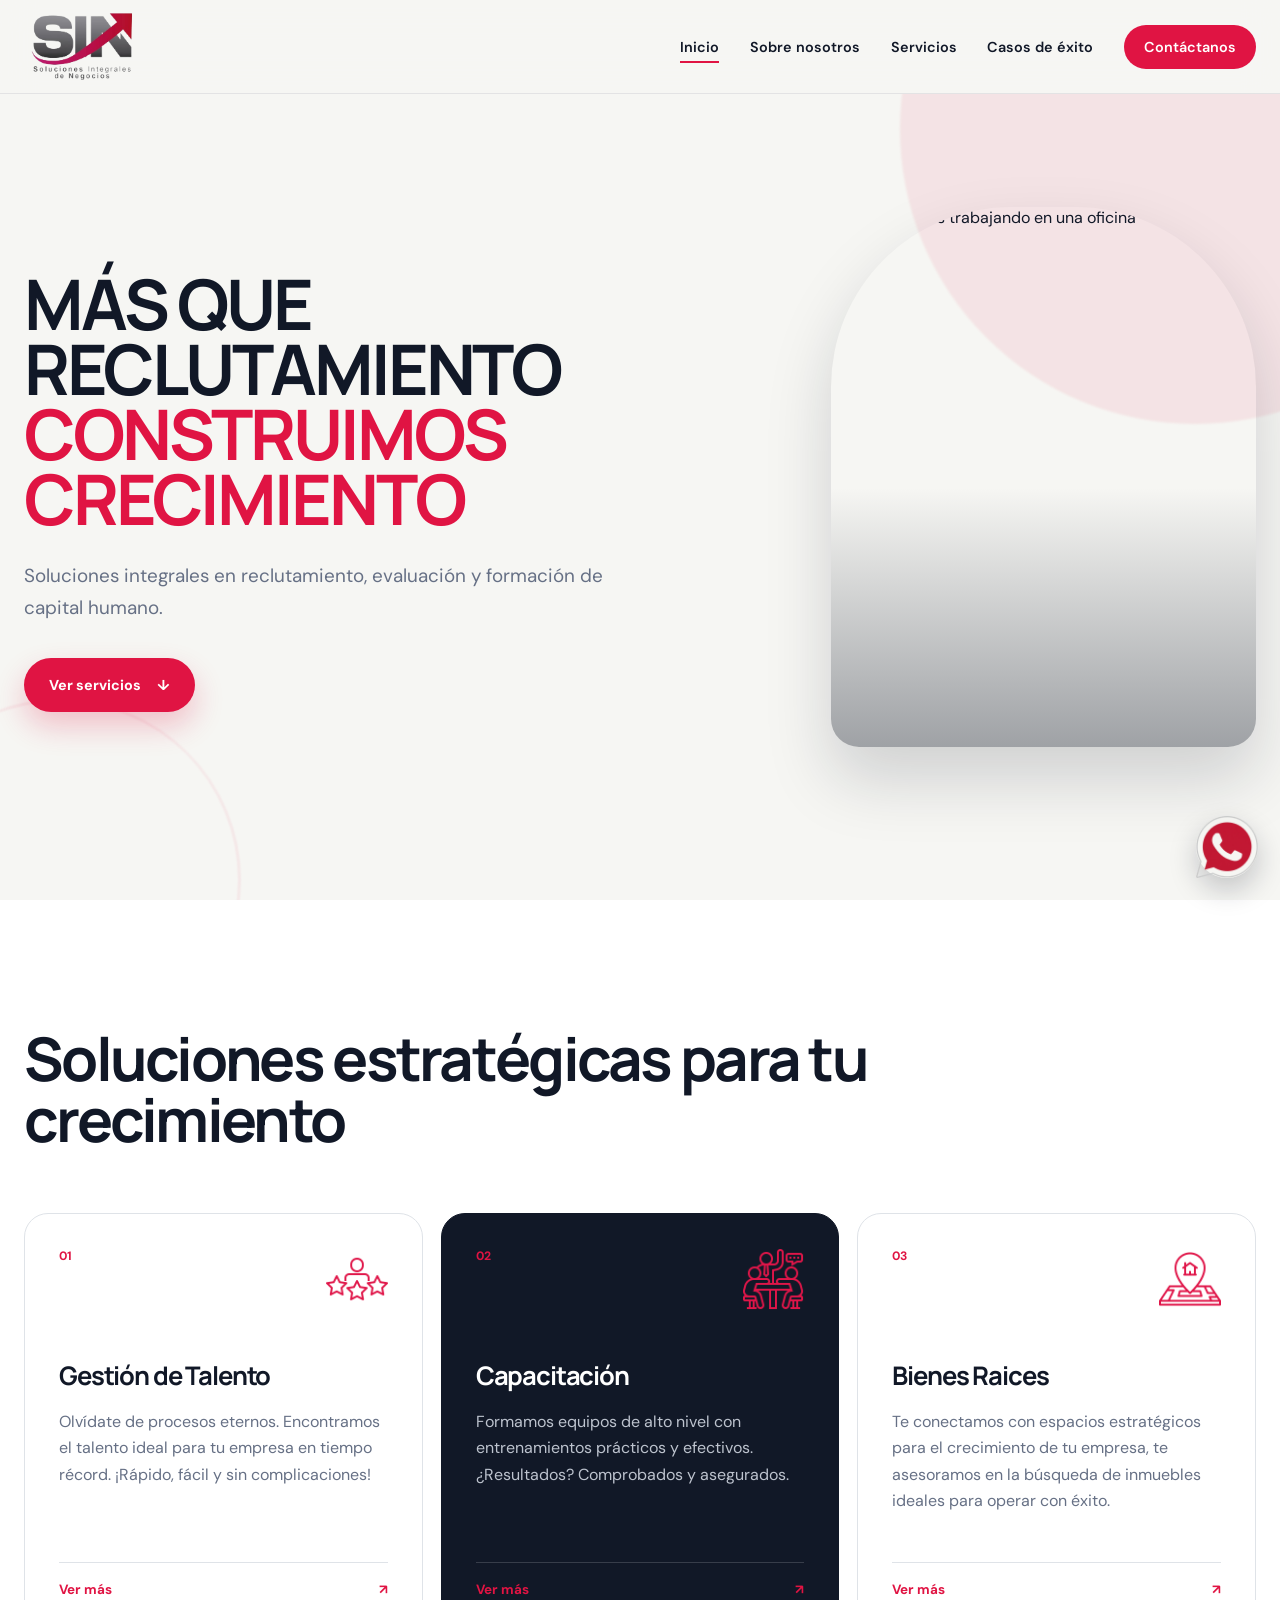
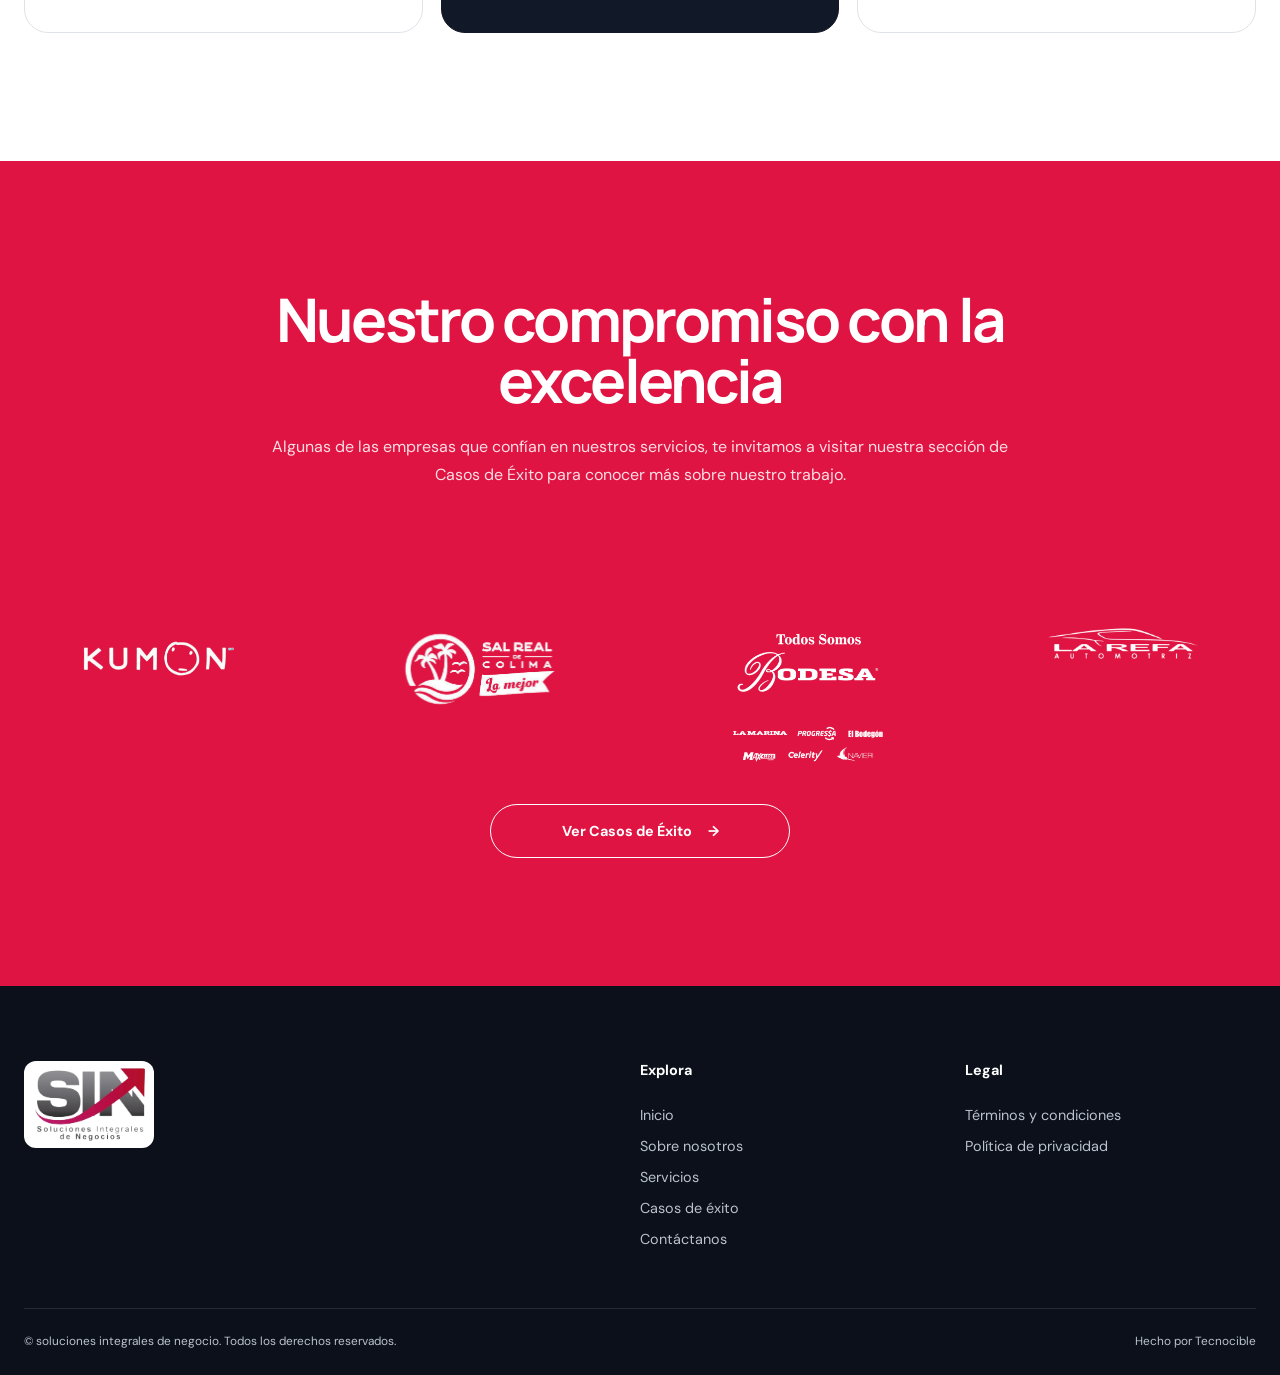
==== commit c03215d8: "actualizar todas las paginas" ====
--- a/index.html
+++ b/index.html
@@ -107,7 +107,7 @@
         <div><p class="footer-title">Explora</p><a href="#inicio">Inicio</a><a href="sobrenosotros.html">Sobre nosotros</a><a href="servicios.html">Servicios</a><a href="casos-de-exito.html">Casos de éxito</a><a href="contactanos.html">Contáctanos</a></div>
         <div><p class="footer-title">Legal</p><a href="terminos-y-condiciones.html">Términos y condiciones</a><a href="politica-de-privacidad.html">Política de privacidad</a></div>
       </div>
-      <div class="shell footer-bottom"><p>© 2026" SIN Soluciones. Todos los derechos reservados.</p><p><a href="https://www.tecnocible.com/" target="_blank" rel="noopener noreferrer">Hecho por Tecnocible</a></p></div>
+      <div class="shell footer-bottom"><p>© soluciones integrales de negocio. Todos los derechos reservados.</p><p><a href="https://www.tecnocible.com/" target="_blank" rel="noopener noreferrer">Hecho por Tecnocible</a></p></div>
     </footer>
     <a class="whatsapp" href="https://wa.me/523121807074?text=Hola%2C%20quiero%20información%20sobre%20sus%20servicios." target="_blank" rel="noopener noreferrer" aria-label="¡Mándanos un mensaje!"><img src="whatsapp 2.png" alt="" aria-hidden="true" /></a>
     <script src="site.js"></script>
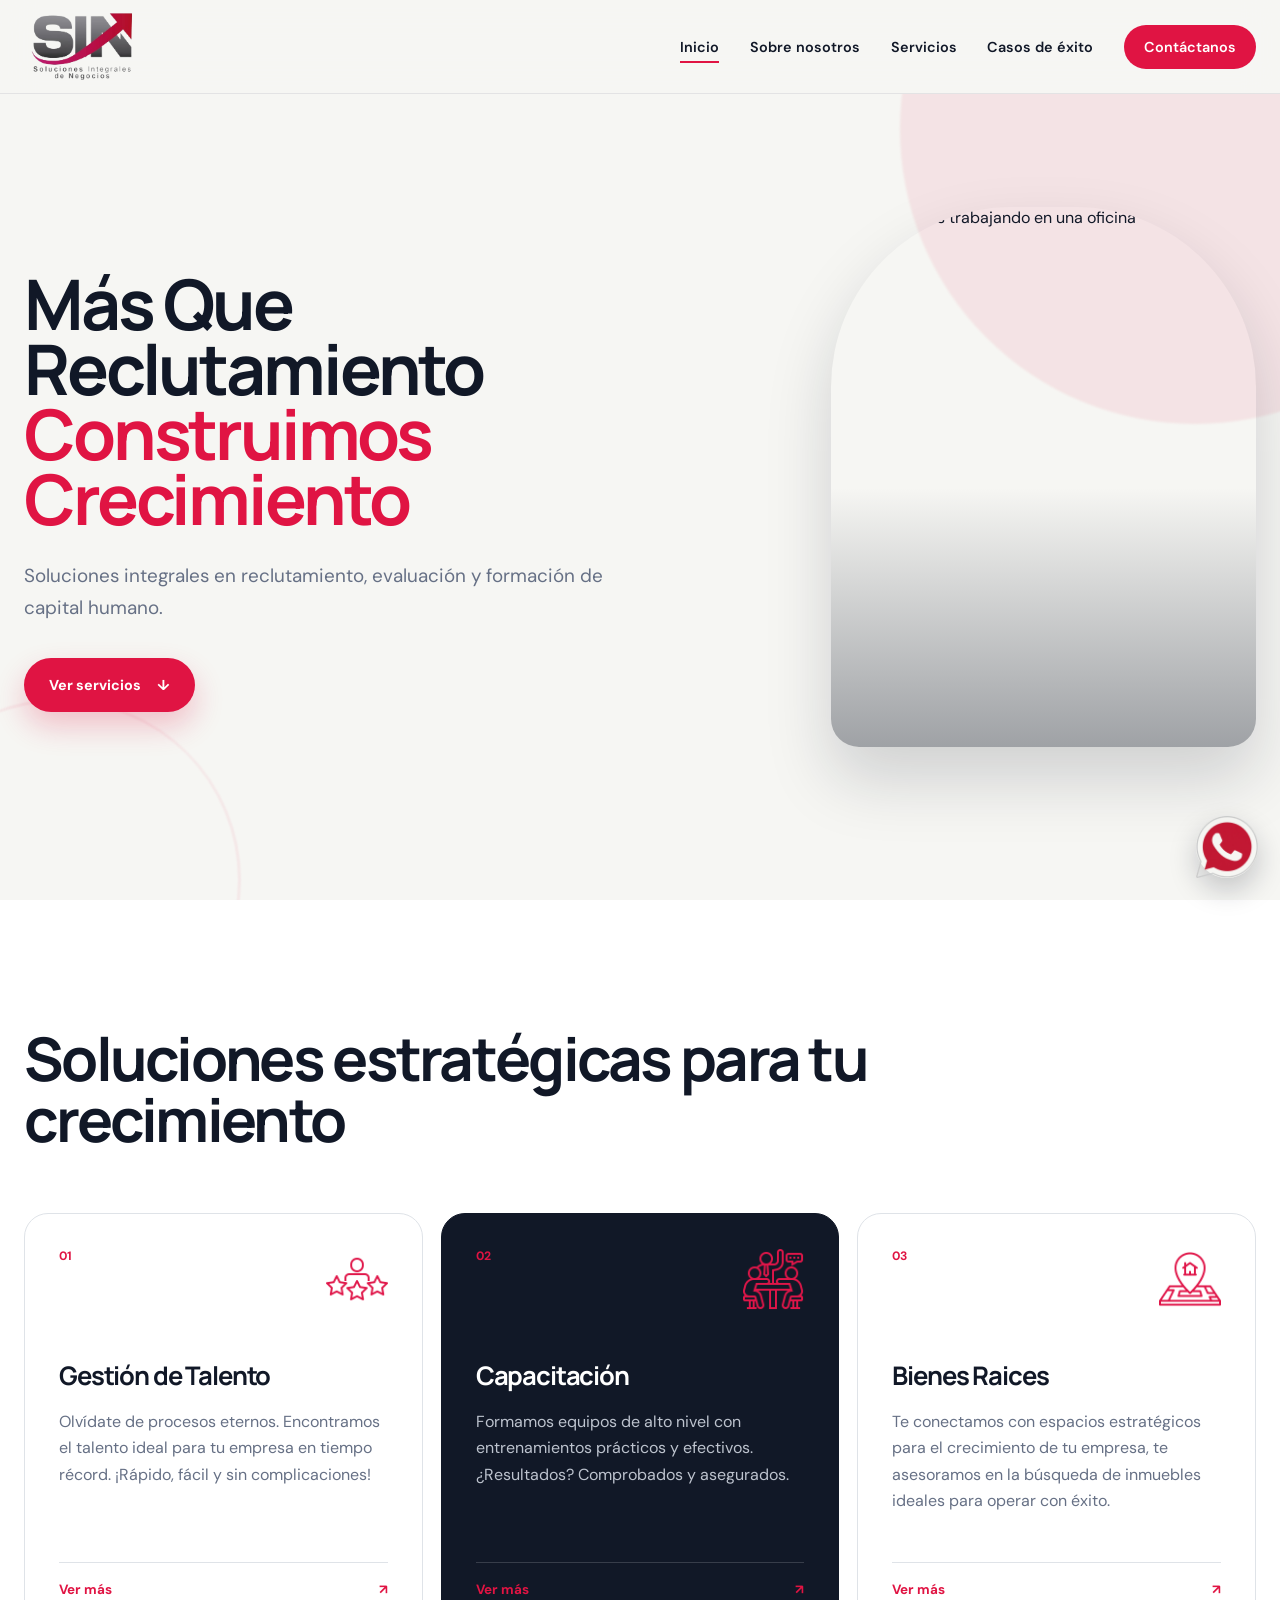
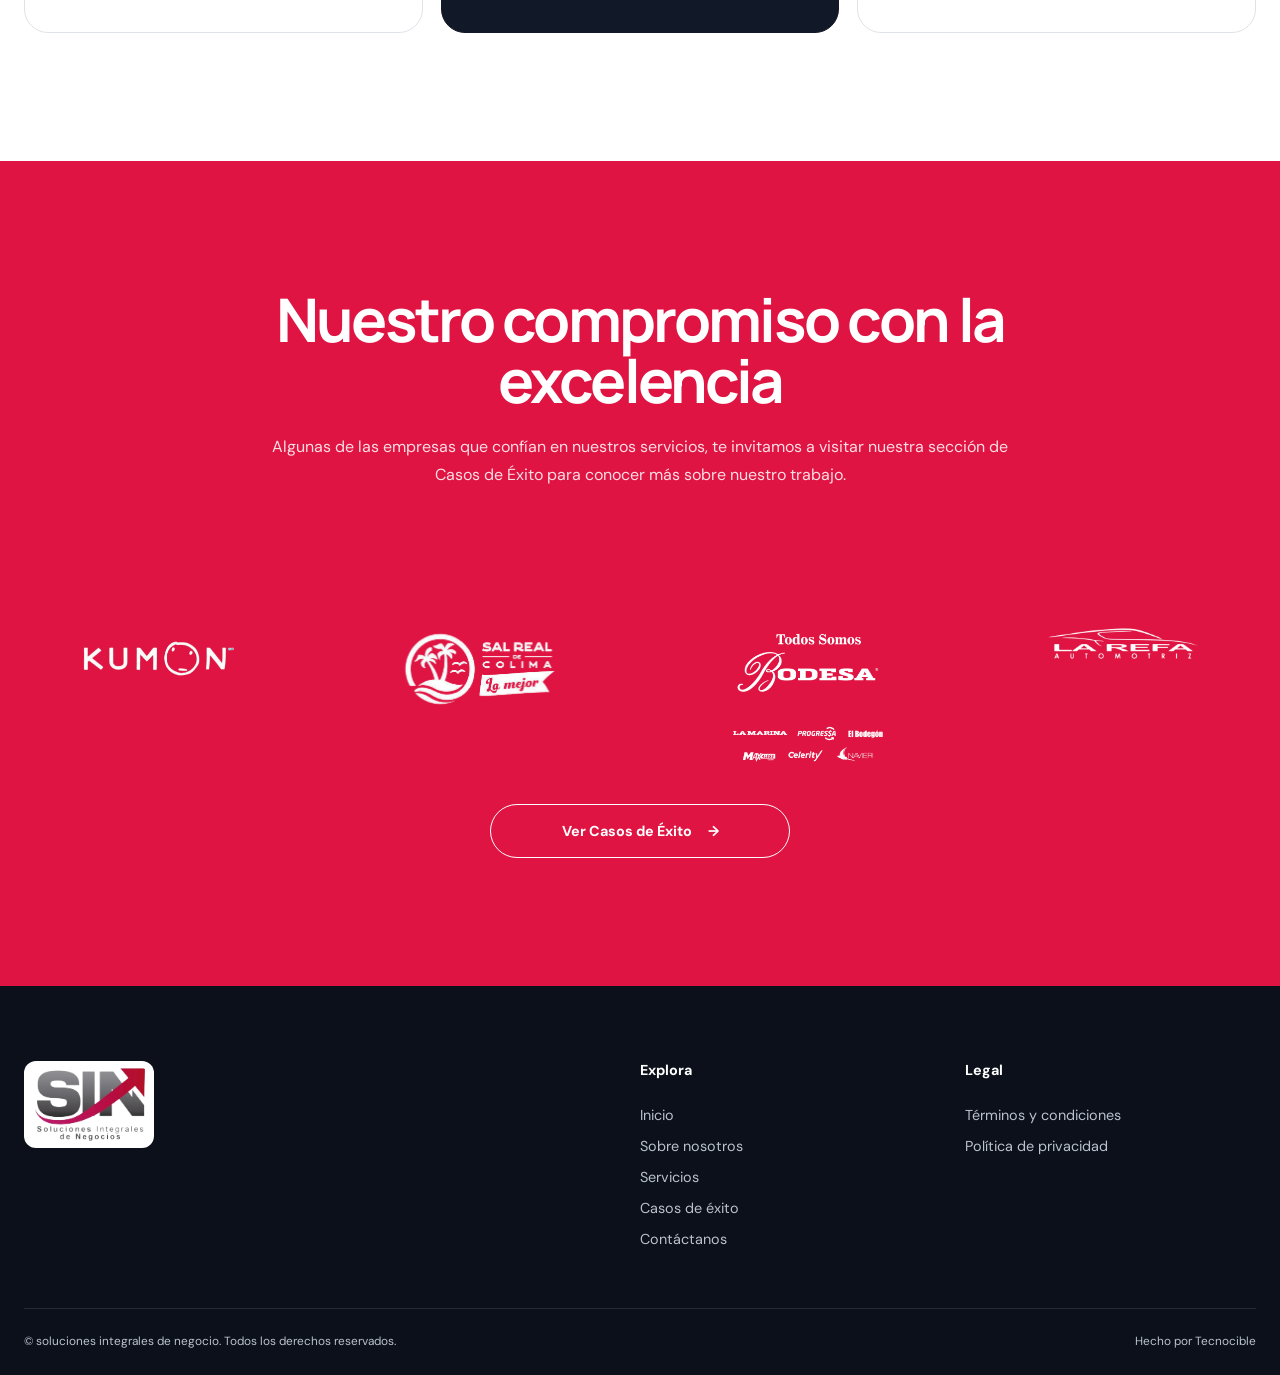
==== commit 4b9e4032: "Use title case in hero headline" ====
--- a/index.html
+++ b/index.html
@@ -37,7 +37,7 @@
         <div class="hero-orb hero-orb--two"></div>
         <div class="shell hero-grid">
           <div class="hero-copy" data-reveal>
-            <h1>MÁS QUE RECLUTAMIENTO <em>CONSTRUIMOS CRECIMIENTO</em></h1>
+            <h1>Más Que Reclutamiento <em>Construimos Crecimiento</em></h1>
             <p class="hero-lead">Soluciones integrales en reclutamiento, evaluación y formación de capital humano.</p>
             <div class="hero-actions">
               <a class="button button--primary" href="#servicios">Ver servicios <span aria-hidden="true">↓</span></a>
--- a/styles.css
+++ b/styles.css
@@ -424,7 +424,8 @@
 @media (max-width: 700px) {
   .shell { width: min(100% - 34px, var(--max)); }
   .hero { padding-top: 55px; }
-  .hero-copy h1 { font-size: clamp(3rem, 14vw, 4.8rem); }
+  /* Keep the longest headline word inside narrow phone screens. */
+  .hero-copy h1 { max-width: 100%; font-size: clamp(2.25rem, 11vw, 3.8rem); overflow-wrap: anywhere; }
   .hero-actions { align-items: flex-start; flex-direction: column; gap: 18px; }
   .hero-proof { grid-template-columns: 1fr; gap: 10px; margin-top: 45px; }
   .hero-visual { min-height: 490px; }
@@ -508,4 +509,4 @@
 .legal-article ul, .legal-article ol { display: grid; gap: 10px; padding-left: 22px; margin: 18px 0; }
 .legal-article li::marker { color: var(--red); font-weight: 800; }
 @media (max-width: 800px) { .legal-layout { grid-template-columns: 1fr; gap: 30px; } .legal-aside { position: static; display: none; } }
-@media (max-width: 520px) { .legal-article { padding: 25px 20px; border-radius: 18px; } .legal-article h3 { font-size: 1.28rem; } }+@media (max-width: 520px) { .legal-article { padding: 25px 20px; border-radius: 18px; } .legal-article h3 { font-size: 1.28rem; } }
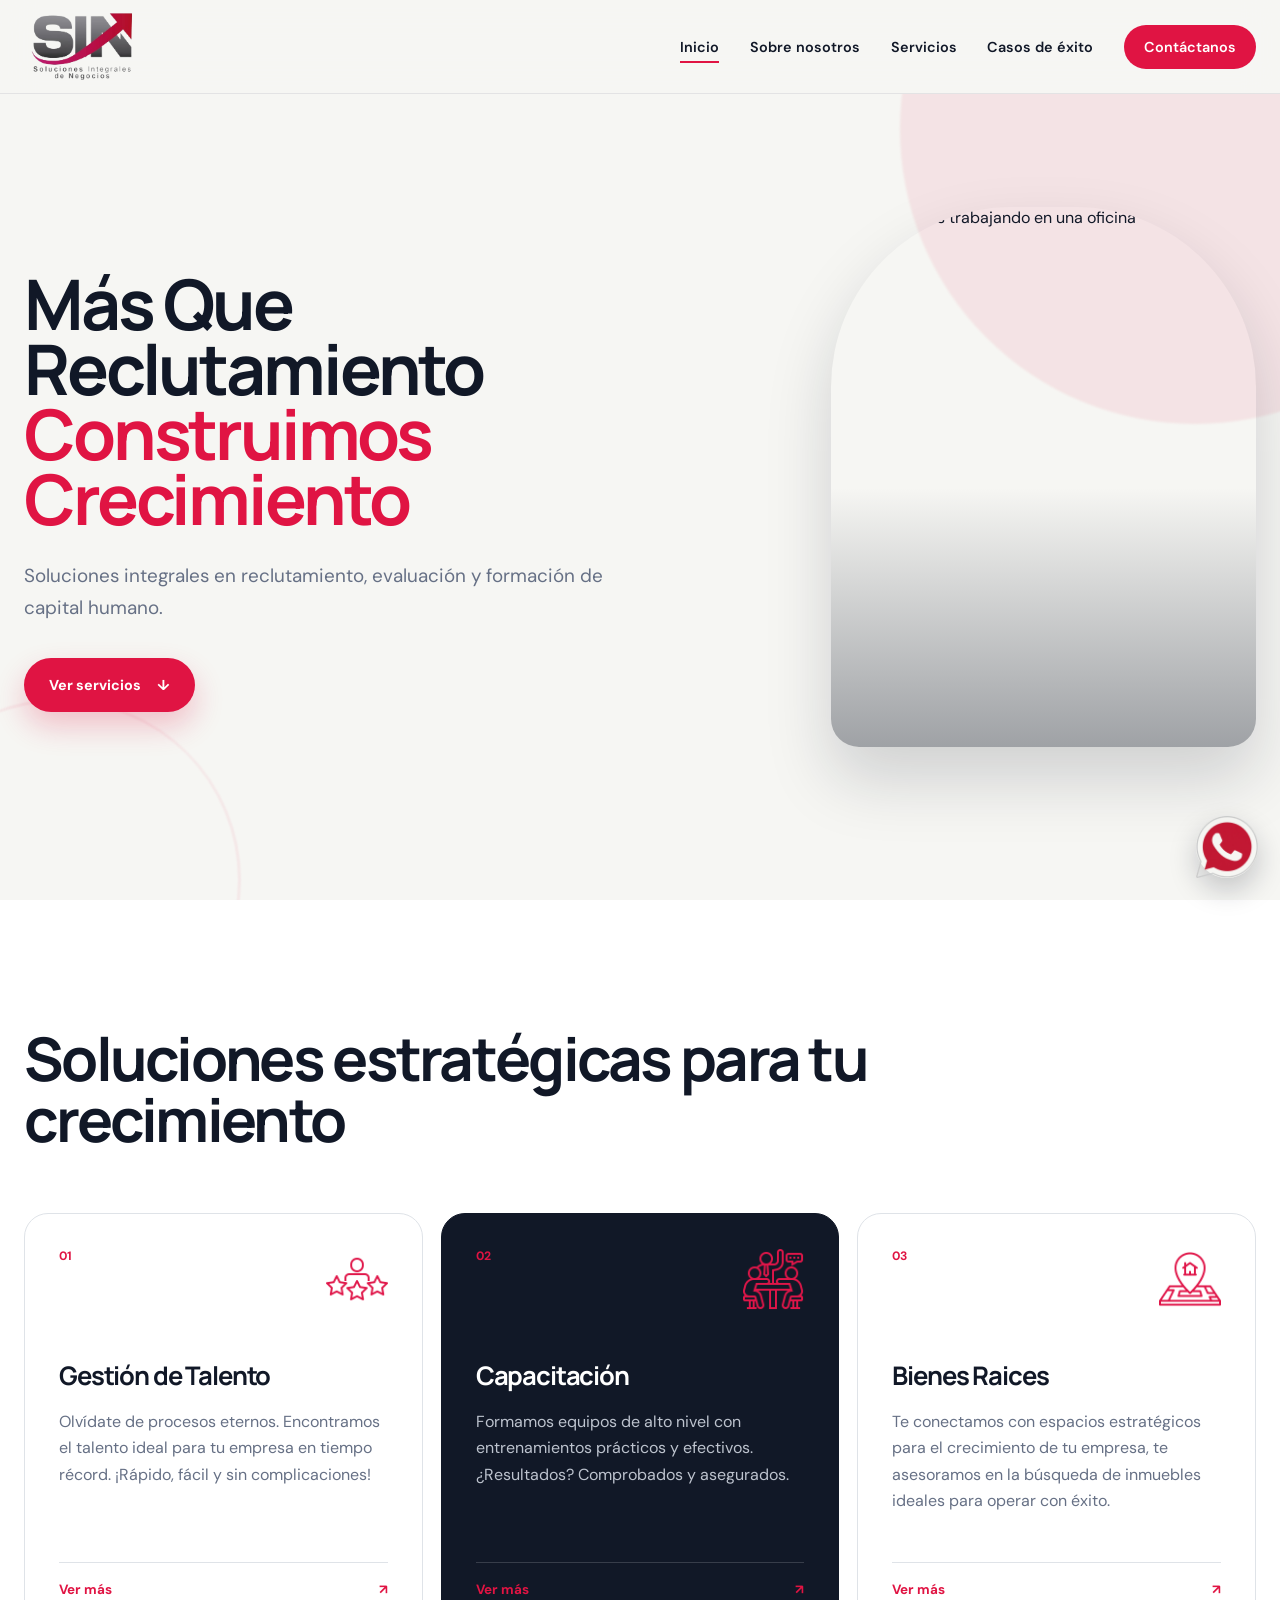
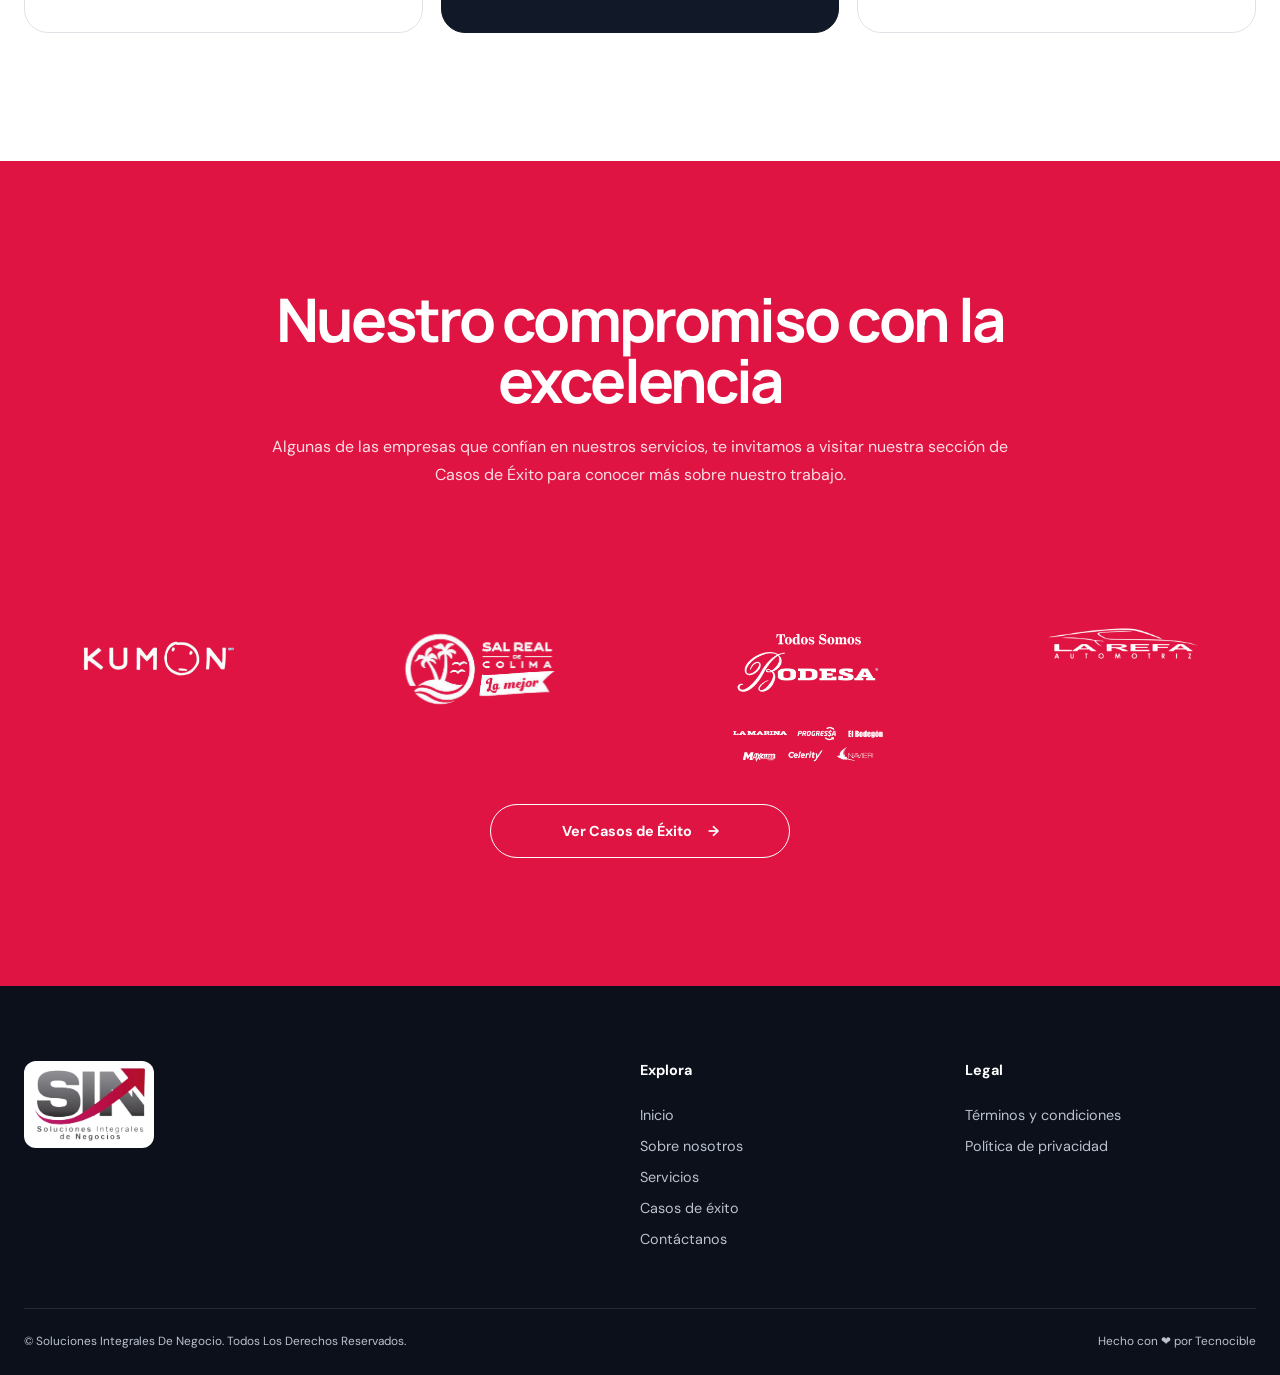
==== commit 6d320feb: "Actualizar pie de pagina e icono de SIN" ====
--- a/index.html
+++ b/index.html
@@ -9,6 +9,7 @@
     <link rel="preconnect" href="https://fonts.googleapis.com" />
     <link rel="preconnect" href="https://fonts.gstatic.com" crossorigin />
     <link href="https://fonts.googleapis.com/css2?family=DM+Sans:wght@400;500;600;700&family=Manrope:wght@600;700;800&display=swap" rel="stylesheet" />
+    <link rel="icon" type="image/png" href="B.png" />
     <link rel="stylesheet" href="styles.css" />
   </head>
   <body>
@@ -107,7 +108,7 @@
         <div><p class="footer-title">Explora</p><a href="#inicio">Inicio</a><a href="sobrenosotros.html">Sobre nosotros</a><a href="servicios.html">Servicios</a><a href="casos-de-exito.html">Casos de éxito</a><a href="contactanos.html">Contáctanos</a></div>
         <div><p class="footer-title">Legal</p><a href="terminos-y-condiciones.html">Términos y condiciones</a><a href="politica-de-privacidad.html">Política de privacidad</a></div>
       </div>
-      <div class="shell footer-bottom"><p>© soluciones integrales de negocio. Todos los derechos reservados.</p><p><a href="https://www.tecnocible.com/" target="_blank" rel="noopener noreferrer">Hecho por Tecnocible</a></p></div>
+      <div class="shell footer-bottom"><p>© Soluciones Integrales De Negocio. Todos Los Derechos Reservados.</p><p><a href="https://www.tecnocible.com/" target="_blank" rel="noopener noreferrer">Hecho con ❤ por Tecnocible</a></p></div>
     </footer>
     <a class="whatsapp" href="https://wa.me/523121807074?text=Hola%2C%20quiero%20información%20sobre%20sus%20servicios." target="_blank" rel="noopener noreferrer" aria-label="¡Mándanos un mensaje!"><img src="whatsapp 2.png" alt="" aria-hidden="true" /></a>
     <script src="site.js"></script>
